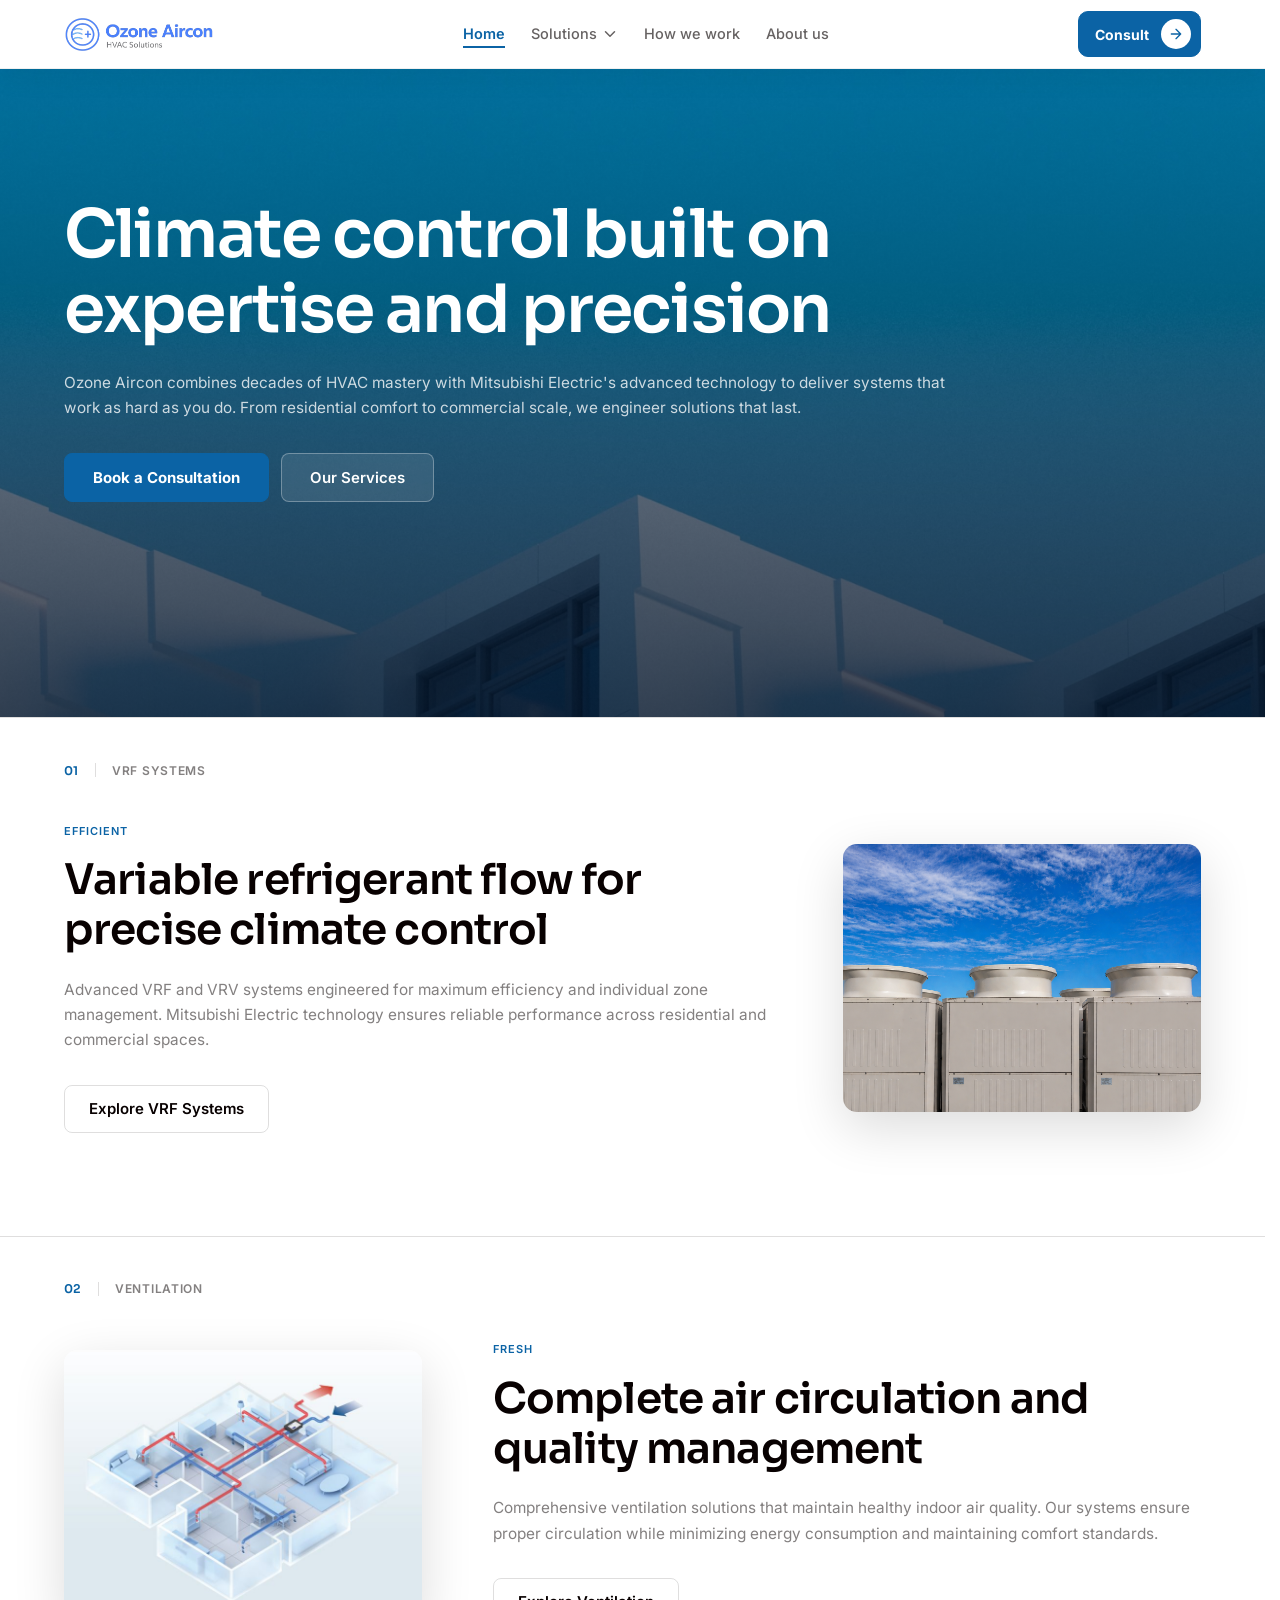
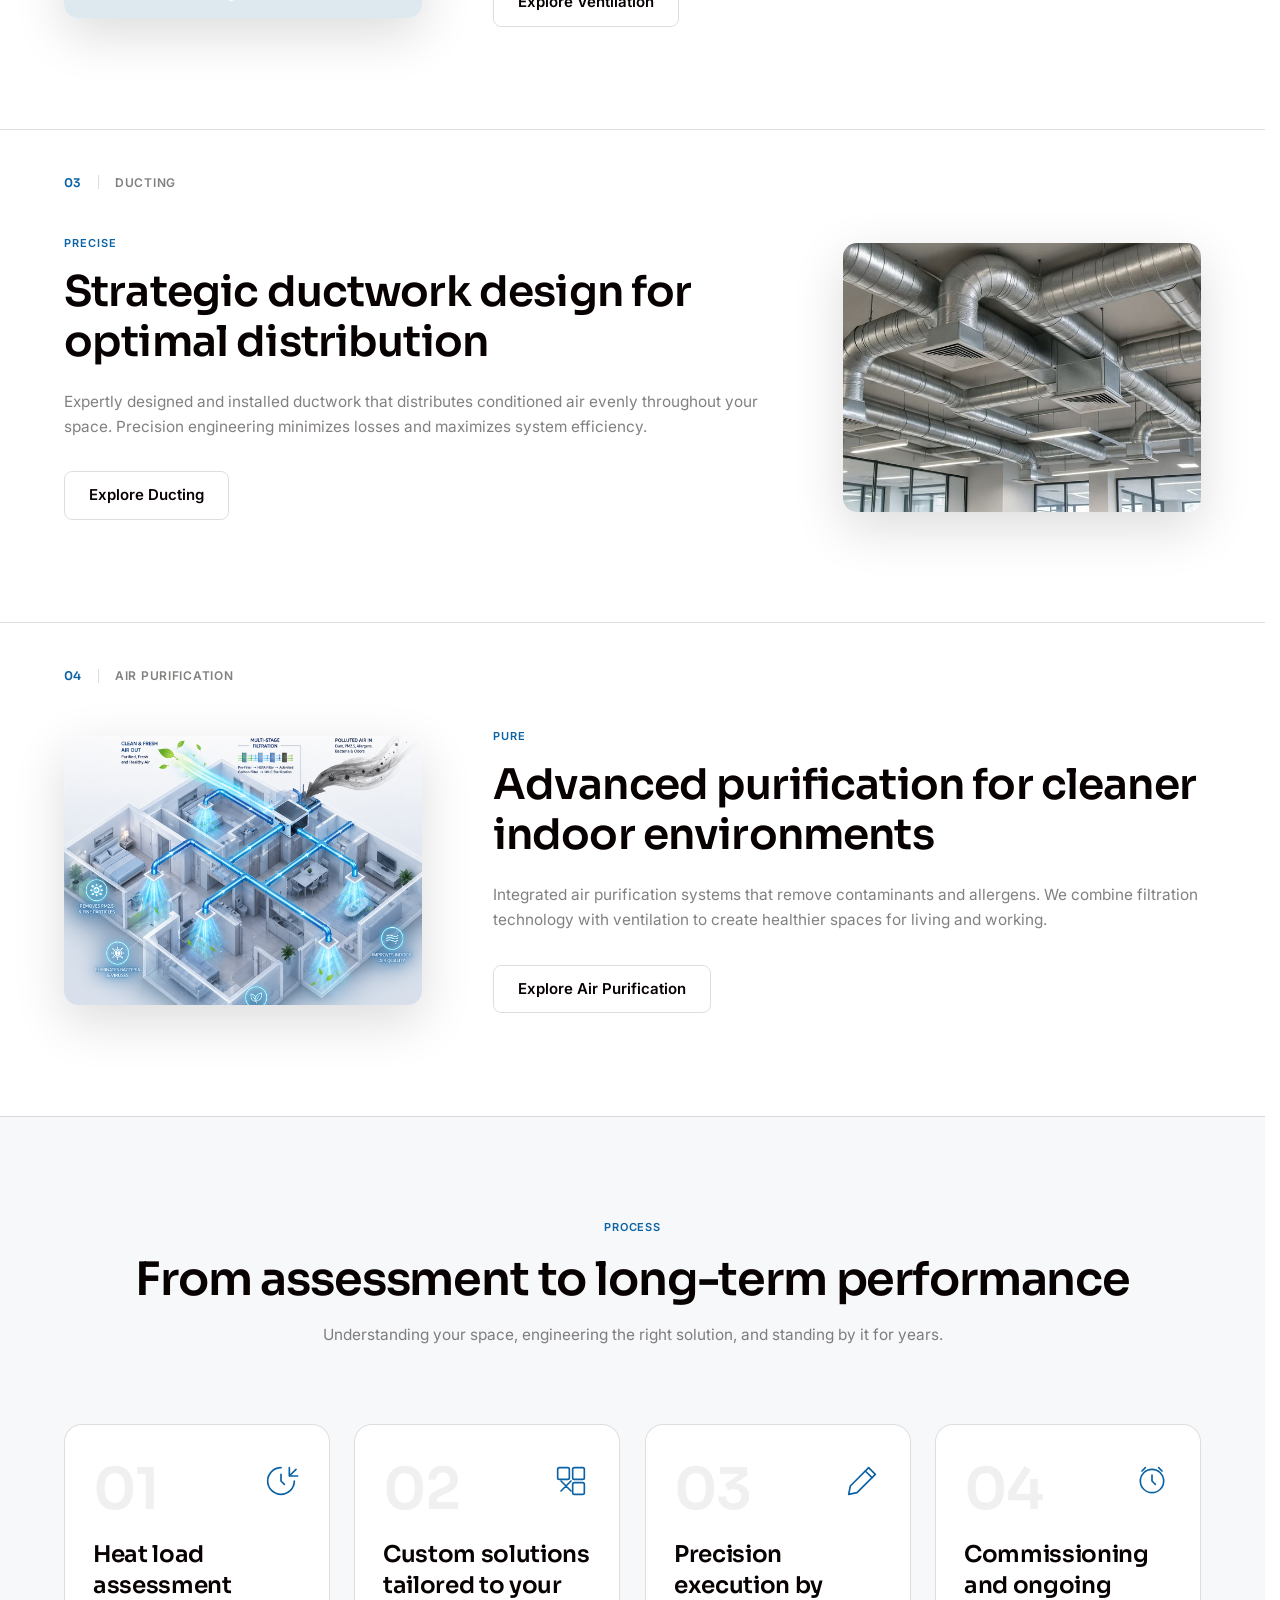
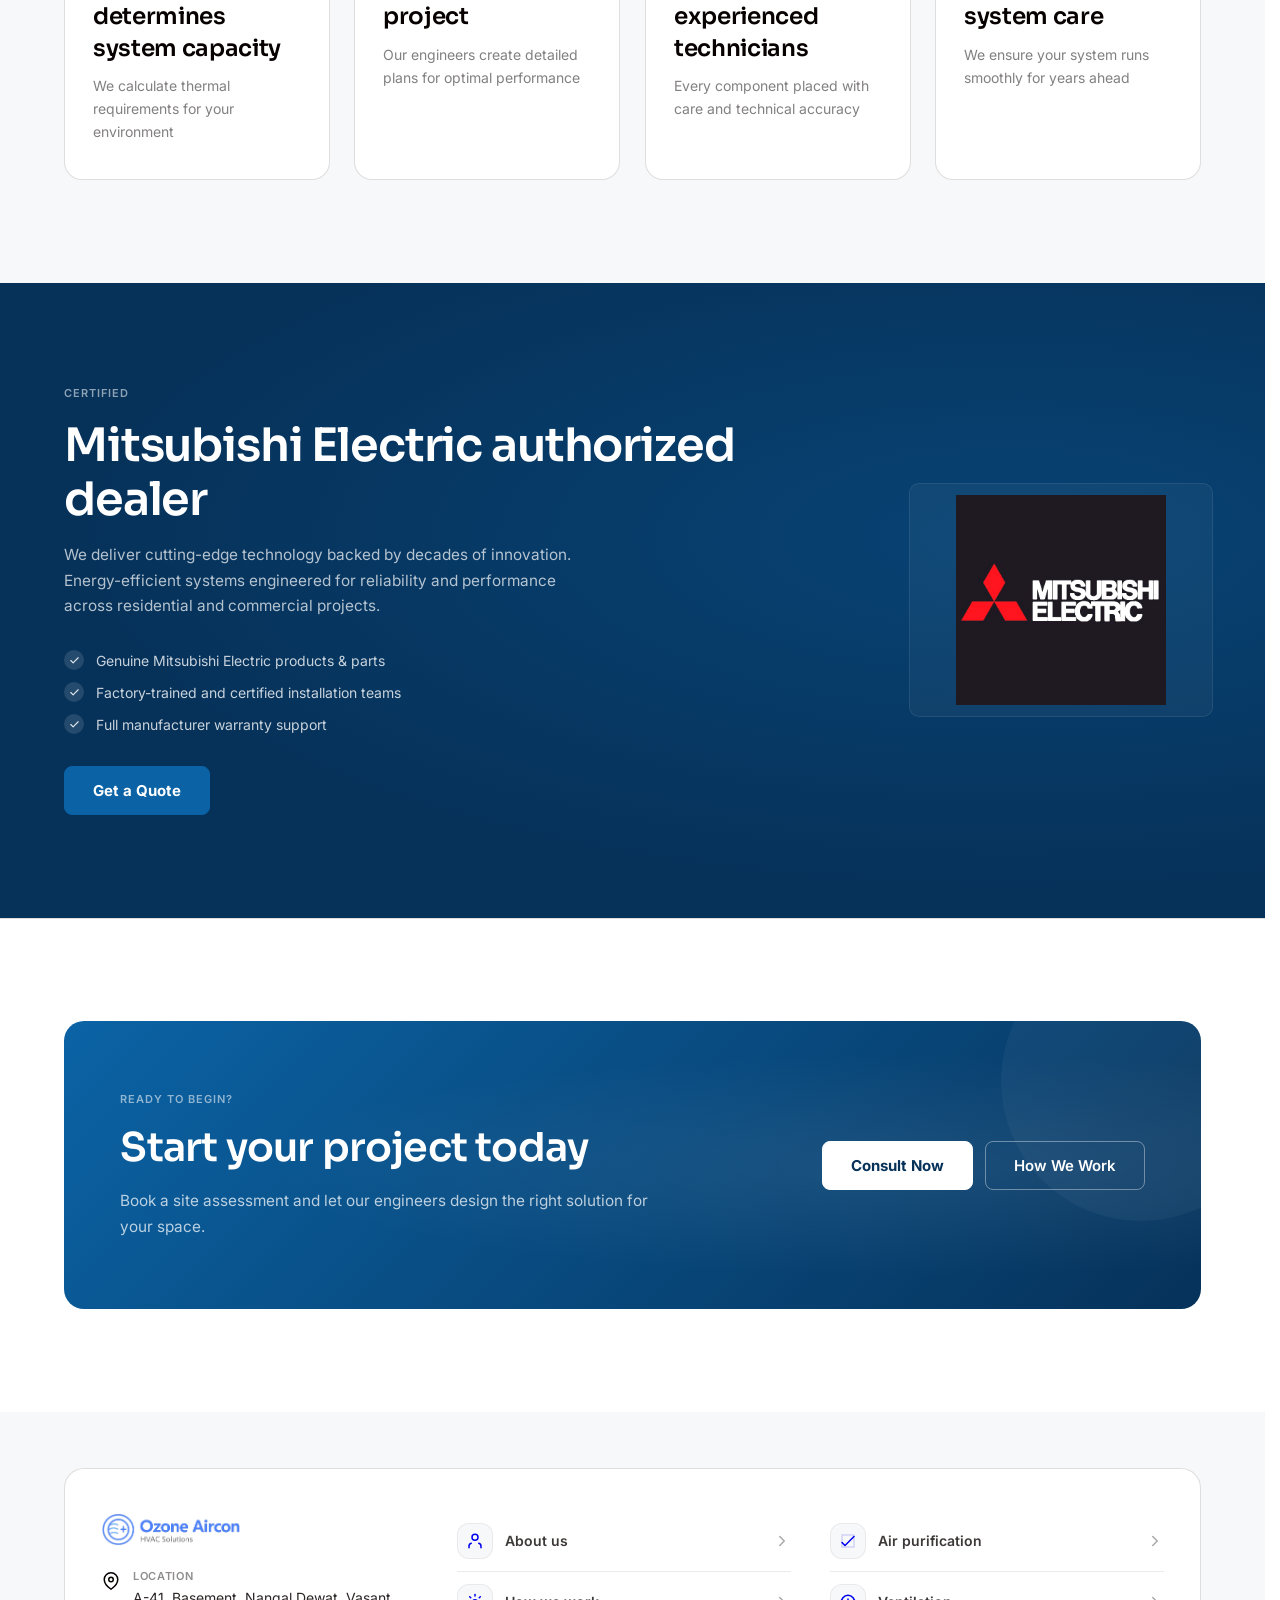
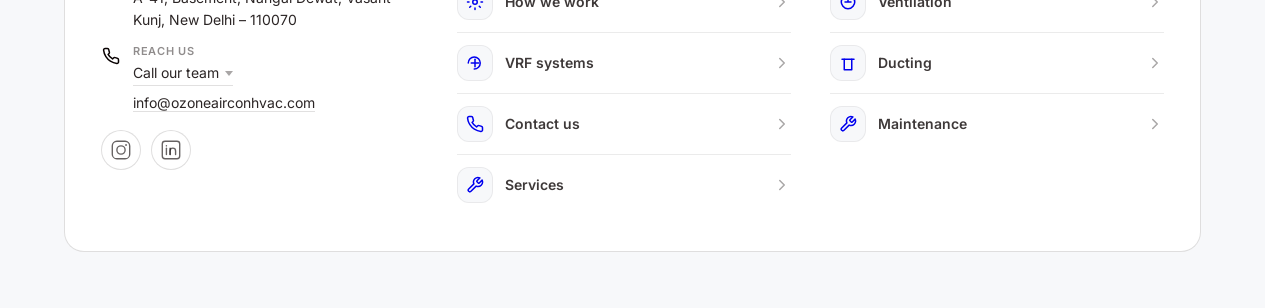
==== index.html @ db867082 "fix(pwa): same-origin favicon + manifest URLs (fixes www apex CORS) Made-with: Cursor" ====
<!DOCTYPE html>
<html lang="en">
<head>
  <meta charset="UTF-8" />
  <meta name="viewport" content="width=device-width, initial-scale=1.0" />
  <title>Ozone Aircon · Delhi NCR HVAC Experts · Design, Installation &amp; Maintenance</title>
  <meta name="description" content="From consultation to commissioning, Ozone Aircon designs and installs HVAC across Delhi NCR: VRF, ductwork, chiller plants, ventilation, and maintenance. Request a site visit or quote today." />
  <meta name="robots" content="index, follow" />
  <link rel="canonical" href="https://ozoneairconhvac.com/" />
  <meta property="og:type" content="website" />
  <meta property="og:site_name" content="Ozone Aircon" />
  <meta property="og:title" content="Ozone Aircon · Delhi NCR HVAC Experts · Design, Installation &amp; Maintenance" />
  <meta property="og:description" content="From consultation to commissioning, Ozone Aircon designs and installs HVAC across Delhi NCR: VRF, ductwork, chiller plants, ventilation, and maintenance. Request a site visit or quote today." />
  <meta property="og:url" content="https://ozoneairconhvac.com/" />
  <meta property="og:image" content="https://ozoneairconhvac.com/public/images/logo.png" />
  <meta property="og:locale" content="en_IN" />
  <meta name="twitter:card" content="summary_large_image" />
  <meta name="twitter:title" content="Ozone Aircon · Delhi NCR HVAC Experts · Design, Installation &amp; Maintenance" />
  <meta name="twitter:description" content="From consultation to commissioning, Ozone Aircon designs and installs HVAC across Delhi NCR: VRF, ductwork, chiller plants, ventilation, and maintenance. Request a site visit or quote today." />
  <meta name="twitter:image" content="https://ozoneairconhvac.com/public/images/logo.png" />
  <script type="application/ld+json">
  {
    "@context": "https://schema.org",
    "@graph": [
      {
        "@type": "Organization",
        "@id": "https://ozoneairconhvac.com/#organization",
        "name": "Ozone Aircon",
        "url": "https://ozoneairconhvac.com/",
        "logo": "https://ozoneairconhvac.com/public/images/logo.png",
        "description": "HVAC design, installation, and maintenance for Delhi NCR—VRF, ductwork, chiller plants, ventilation, and AMC.",
        "address": {
          "@type": "PostalAddress",
          "streetAddress": "A-41, Basement, Nangal Dewat",
          "addressLocality": "Vasant Kunj, New Delhi",
          "postalCode": "110070",
          "addressCountry": "IN"
        },
        "email": "info@ozoneairconhvac.com",
        "telephone": "+91-11-45510343"
      },
      {
        "@type": "WebSite",
        "@id": "https://ozoneairconhvac.com/#website",
        "url": "https://ozoneairconhvac.com/",
        "name": "Ozone Aircon",
        "description": "From consultation to commissioning, Ozone Aircon designs and installs HVAC across Delhi NCR: VRF, ductwork, chiller plants, ventilation, and maintenance. Request a site visit or quote today.",
        "publisher": { "@id": "https://ozoneairconhvac.com/#organization" },
        "inLanguage": "en"
      },
      {
        "@type": "WebPage",
        "@id": "https://ozoneairconhvac.com/#webpage",
        "url": "https://ozoneairconhvac.com/",
        "name": "Ozone Aircon · Delhi NCR HVAC Experts · Design, Installation and Maintenance",
        "description": "From consultation to commissioning, Ozone Aircon designs and installs HVAC across Delhi NCR: VRF, ductwork, chiller plants, ventilation, and maintenance. Request a site visit or quote today.",
        "isPartOf": { "@id": "https://ozoneairconhvac.com/#website" },
        "about": { "@id": "https://ozoneairconhvac.com/#organization" },
        "primaryImageOfPage": {
          "@type": "ImageObject",
          "url": "https://ozoneairconhvac.com/public/images/logo.png"
        }
      }
    ]
  }
  </script>
  <link rel="icon" type="image/png" sizes="48x48" href="/favicon-48.png?v=7" />
  <link rel="icon" type="image/png" sizes="96x96" href="/favicon-96.png?v=7" />
  <link rel="icon" type="image/png" sizes="192x192" href="/favicon-192.png?v=7" />
  <link rel="shortcut icon" type="image/png" href="/favicon-48.png?v=7" />
  <link rel="icon" href="/favicon.ico?v=7" sizes="any" />
  <link rel="icon" type="image/png" href="/favicon.png?v=7" />
  <link rel="apple-touch-icon" href="/favicon-192.png?v=7" />
  <link rel="manifest" href="/site.webmanifest?v=7" />
  <link rel="preconnect" href="https://fonts.googleapis.com" />
  <link rel="preconnect" href="https://fonts.gstatic.com" crossorigin />
  <link href="https://fonts.googleapis.com/css2?family=Inter:wght@400;500;600;700&family=Sora:wght@600&display=swap" rel="stylesheet" />
  <style>
    *, *::before, *::after { box-sizing: border-box; margin: 0; padding: 0; }

    :root {
      --blue:       #0B63A5;
      --blue-dark:  #084E84;
      --blue-deep:  #06325A;
      --black:      #080101;
      --white:      #FFFFFF;
      --gray-bg:    #F2F2F2;
      --gray-soft:  #F7F8FA;
      --border:     rgba(8,1,1,0.13);
      --font-sora:  'Sora', sans-serif;
      --font-inter: 'Inter', sans-serif;

      --section-pad-v: clamp(64px, 8vw, 120px);
      --section-pad-h: clamp(20px, 5vw, 96px);
      --container-gap: clamp(40px, 5.5vw, 88px);

      --shadow-sm: 0 2px 12px rgba(8,1,1,0.07);
      --shadow-md: 0 8px 32px rgba(8,1,1,0.10);
      --shadow-lg: 0 20px 60px rgba(8,1,1,0.13);
      --footer-navy:   #0B1221;
      --footer-border: rgba(255,255,255,0.08);
      --nav-bar-h:     68px;
    }

    html {
      font-size: 93.75%; scroll-behavior: smooth;
      overflow-x: clip;
      scrollbar-gutter: stable;
    }

    body {
      font-family: var(--font-inter);
      color: var(--black);
      background: var(--white);
      width: 100%;
      max-width: none;
      margin-inline: auto;
      overflow-x: clip;
    }

    img, video {
      display: block;
      max-width: 100%;
      height: auto;
    }

    /* ═══════════════════ TYPOGRAPHY ═══════════════════ */
    .h1 { font-family: var(--font-sora); font-weight: 600; font-size: clamp(38px,5.2vw,72px); line-height: 112%; letter-spacing: -0.028em; }
    .h2 { font-family: var(--font-sora); font-weight: 600; font-size: clamp(28px,3.6vw,52px); line-height: 118%; letter-spacing: -0.025em; }
    .h3 { font-family: var(--font-sora); font-weight: 600; font-size: clamp(24px,3.1vw,44px); line-height: 122%; letter-spacing: -0.02em; }
    .h4 { font-family: var(--font-sora); font-weight: 600; font-size: clamp(20px,2.5vw,34px); line-height: 128%; letter-spacing: -0.018em; }
    .h5 { font-family: var(--font-sora); font-weight: 600; font-size: clamp(17px,1.8vw,24px); line-height: 136%; letter-spacing: -0.014em; }
    .h6 { font-family: var(--font-sora); font-weight: 600; font-size: clamp(15px,1.4vw,20px); line-height: 140%; letter-spacing: -0.01em; }
    .tagline { font-family: var(--font-inter); font-weight: 600; font-size: 11px; letter-spacing: 0.09em; text-transform: uppercase; line-height: 150%; color: var(--blue); }
    .text-md  { font-family: var(--font-inter); font-weight: 400; font-size: clamp(14px,1.2vw,17px); line-height: 165%; }
    .text-reg { font-family: var(--font-inter); font-weight: 400; font-size: 14px; line-height: 165%; }
    .text-sm  { font-family: var(--font-inter); font-weight: 400; font-size: 12px; line-height: 150%; }
    .text-sm-bold { font-family: var(--font-inter); font-weight: 600; font-size: 12px; line-height: 150%; }
    .text-sm-link { font-family: var(--font-inter); font-weight: 400; font-size: 12px; line-height: 150%; text-decoration: underline; }
    .text-med-semibold { font-family: var(--font-inter); font-weight: 600; font-size: clamp(12px,1.0vw,15px); line-height: 150%; }
    .muted { color: rgba(8,1,1,0.50); }

    /* ═══════════════════ BUTTONS ═══════════════════ */
    .btn-primary, .btn-secondary, .btn-primary-sm {
      display: inline-flex; align-items: center; justify-content: center;
      gap: 8px; border-radius: 8px; cursor: pointer;
      font-family: var(--font-inter); font-weight: 600;
      font-size: 15px; line-height: 150%; text-decoration: none;
      white-space: nowrap;
    }
    .btn-primary    { padding: 12px 24px; background: var(--blue); color: var(--white); border: 1.5px solid var(--blue); }
    .btn-secondary  { padding: 12px 24px; background: transparent; color: var(--black); border: 1.5px solid var(--border); }
    .btn-primary-sm { padding: 8px 18px; background: var(--blue); color: var(--white); border: 1.5px solid var(--blue); }
    .btn-primary:hover, .btn-primary-sm:hover { opacity: 0.88; }
    .btn-secondary:hover { background: var(--gray-bg); }

    /* ═══════════════════ NAVBAR (integrated minimal) ═══════════════════ */
    .nav-shell {
      position: sticky; top: 0; z-index: 100;
      padding: 0 var(--section-pad-h);
      /* Transparent glass over the hero */
      background: rgba(255,255,255,0.82);
      backdrop-filter: blur(12px) saturate(1.25);
      border-bottom: 1px solid rgba(8,1,1,0.06);
      box-shadow: 0 10px 26px rgba(8,1,1,0.06);
    }
    .nav-shell.scrolled {
      /* More readable glass after the hero */
      background: rgba(255,255,255,0.92);
      border-bottom: 1px solid rgba(8,1,1,0.08);
    }
    .navbar-inner {
      display: flex; flex-direction: row;
      align-items: center; justify-content: space-between; gap: 16px;
      min-height: var(--nav-bar-h);
      padding: 0;
    }
    .navbar-brand {
      display: flex; flex-direction: row; align-items: center; gap: 12px;
      text-decoration: none; color: inherit;
      flex-shrink: 0;
    }
    .navbar-logo {
      height: 52px; width: auto; max-width: 150px;
      object-fit: contain; border-radius: 10px;
      flex-shrink: 0;
    }
    .nav-links {
      display: flex; flex-direction: row; align-items: center;
      gap: clamp(14px, 2vw, 28px);
      flex: 1; justify-content: center; min-width: 0;
    }
    .nav-link {
      display: flex; align-items: center; gap: 4px;
      color: rgba(8,1,1,0.62); text-decoration: none;
      font-family: var(--font-inter); font-weight: 500;
      font-size: 14.5px; line-height: 150%; white-space: nowrap;
    }
    .nav-link.active { color: var(--blue); font-weight: 600; }
    .nav-consult {
      display: inline-flex; align-items: center; gap: 12px;
      padding: 7px 9px 7px 16px;
      background: var(--blue); color: var(--white);
      border-radius: 10px; text-decoration: none;
      font-family: var(--font-inter); font-weight: 700; font-size: 14px;
      border: 1.5px solid var(--blue);
      transition: transform 0.22s ease, box-shadow 0.22s ease;
    }
    .nav-consult:hover {
      transform: translateY(-2px);
      box-shadow: 0 8px 24px rgba(11,99,165,0.38);
    }
    .nav-consult-icon {
      width: 30px; height: 30px; border-radius: 50%;
      background: var(--white);
      display: flex; align-items: center; justify-content: center;
      flex-shrink: 0;
    }
    .nav-consult-icon svg { width: 16px; height: 16px; stroke: var(--blue); }
    .nav-hamburger {
      display: none; flex-direction: column;
      justify-content: center; align-items: center;
      width: 42px; height: 42px; gap: 5px;
      background: var(--gray-soft); border: 1px solid var(--border);
      border-radius: 10px; cursor: pointer; padding: 0;
      margin-left: auto;
    }
    .nav-hamburger span { display: block; width: 22px; height: 2px; background: var(--black); border-radius: 2px; transition: all 0.22s ease; }
    .nav-hamburger.open span:nth-child(1) { transform: translateY(7px) rotate(45deg); }
    .nav-hamburger.open span:nth-child(2) { opacity: 0; }
    .nav-hamburger.open span:nth-child(3) { transform: translateY(-7px) rotate(-45deg); }
    .mobile-menu {
      display: none; position: fixed;
      top: calc(12px + var(--nav-bar-h) + 10px + 8px);
      left: 0; right: 0;
      background: var(--white); border-bottom: 1px solid var(--border);
      z-index: 99; padding: 8px 0 16px;
      max-height: calc(100vh - 100px); overflow-y: auto;
    }
    .mobile-menu.open { display: block; }
    .mobile-nav-link {
      display: block; padding: 12px clamp(16px,4vw,24px);
      color: var(--black); text-decoration: none;
      font-family: var(--font-inter); font-weight: 400; font-size: 16px;
      border-bottom: 1px solid var(--border);
    }
    .mobile-nav-link:last-child { border-bottom: none; }
    .mobile-solutions-toggle {
      display: flex; justify-content: space-between; align-items: center;
      padding: 12px clamp(16px,4vw,24px);
      width: 100%; background: none; border: none; border-bottom: 1px solid var(--border);
      color: var(--black); font-family: var(--font-inter);
      font-weight: 400; font-size: 16px; cursor: pointer; text-align: left;
    }
    .mobile-solutions-toggle svg { width: 18px; height: 18px; transition: transform 0.22s; }
    .mobile-solutions-toggle.open svg { transform: rotate(180deg); }
    .mobile-solutions-list { display: none; background: var(--gray-bg); padding: 8px clamp(16px,4vw,24px); }
    .mobile-solutions-list.open { display: block; }
    .mobile-solution-item {
      display: block; padding: 10px 0; color: var(--black); text-decoration: none;
      font-family: var(--font-inter); font-weight: 500; font-size: 14px;
      border-bottom: 1px solid var(--border);
    }
    .mobile-solution-item:last-child { border-bottom: none; }
    .mobile-cta { padding: 16px clamp(16px,4vw,24px); }
    .mobile-cta .btn-primary { width: 100%; justify-content: center; }

    /* ═══════════════════ SOLUTIONS DROPDOWN ═══════════════════ */
    .nav-solutions { position: relative; }
    .nav-solutions-btn {
      display: flex; align-items: center; gap: 4px;
      background: none; border: none; cursor: pointer;
      color: rgba(8,1,1,0.62); font-family: var(--font-inter);
      font-weight: 500; font-size: 14.5px; line-height: 150%;
      padding: 0; white-space: nowrap;
    }
    .nav-solutions-btn svg { width: 18px; height: 18px; flex-shrink: 0; transition: transform 0.22s ease; }
    .nav-solutions-btn.open svg { transform: rotate(180deg); }
    .solutions-dropdown {
      display: none; position: absolute;
      top: calc(100% + 14px); left: 50%;
      transform: translateX(-50%);
      width: min(640px, 94vw);
      background: var(--white);
      border: 1px solid var(--border);
      border-radius: 12px; padding: 24px 24px 20px; z-index: 200;
      box-shadow: var(--shadow-md);
    }
    .solutions-dropdown.open { display: block; }
    .solutions-dropdown-header {
      font-family: var(--font-inter); font-weight: 600;
      font-size: 11px; line-height: 150%; letter-spacing: 0.08em;
      text-transform: uppercase; color: rgba(8,1,1,0.4); margin-bottom: 14px;
    }
    .solutions-grid { display: grid; grid-template-columns: 1fr 1fr; gap: 4px; }
    .solution-item {
      display: flex; align-items: flex-start; gap: 12px;
      padding: 11px 12px; border-radius: 8px;
      cursor: pointer; text-decoration: none;
      transition: background 0.15s ease;
    }
    .solution-item:hover { background: var(--gray-bg); }
    .solution-icon {
      width: 34px; height: 34px; border-radius: 7px;
      background: var(--gray-bg);
      display: flex; align-items: center; justify-content: center; flex-shrink: 0;
    }
    .solution-icon svg { width: 17px; height: 17px; stroke: var(--black); }
    .solution-text { display: flex; flex-direction: column; gap: 2px; }
    .solution-title { font-family: var(--font-inter); font-weight: 600; font-size: 13px; line-height: 150%; color: var(--black); }
    .solution-subtitle { font-family: var(--font-inter); font-weight: 400; font-size: 11px; line-height: 150%; color: rgba(8,1,1,0.5); }
    .solutions-dropdown-divider { height: 1px; background: var(--border); margin: 14px 0; }
    .solutions-footer { display: flex; align-items: center; justify-content: flex-end; }
    .solutions-footer-link {
      font-family: var(--font-inter); font-weight: 600; font-size: 12px;
      color: var(--blue); text-decoration: none;
      display: flex; align-items: center; gap: 4px;
    }
    .solutions-footer-link svg { width: 13px; height: 13px; stroke: var(--blue); }

    /* ═══════════════════ HERO ═══════════════════ */
    .hero {
      position: relative;
      display: flex; flex-direction: column;
      justify-content: space-between;
      padding: 0 var(--section-pad-h);
      background-image:
        linear-gradient(to bottom, rgba(4,20,40,0.30) 0%, rgba(4,20,40,0.58) 60%, rgba(4,20,40,0.78) 100%),
        url('public/images/hero-bg.png');
      background-size: cover; background-repeat: no-repeat; background-position: center top;
      min-height: clamp(480px, 72vh, 820px);
      min-height: clamp(480px, 72svh, 820px);
    }
    .hero-main {
      display: flex; flex-direction: column; gap: 32px;
      width: 100%;
      max-width: min(1350px, 100%);
      padding: clamp(84px,10vw,132px) 0 clamp(56px,7vw,88px);
    }
    .hero-text { display: flex; flex-direction: column; gap: 24px; }
    .hero-h1 { color: var(--white); }
    .hero-sub { color: rgba(255,255,255,0.78); max-width: min(920px, 100%); }
    .hero-actions { display: flex; flex-wrap: wrap; gap: 12px; align-items: center; }
    .hero-cta-primary {
      padding: 14px 28px; background: var(--blue); color: var(--white);
      border: 1.5px solid var(--blue); border-radius: 8px;
      font-family: var(--font-inter); font-weight: 700; font-size: 15px;
      display: inline-flex; align-items: center; gap: 8px;
      text-decoration: none; cursor: pointer; white-space: nowrap;
    }
    .hero-cta-secondary {
      padding: 14px 28px;
      background: rgba(255,255,255,0.10); color: var(--white);
      border: 1.5px solid rgba(255,255,255,0.30); border-radius: 8px;
      font-family: var(--font-inter); font-weight: 600; font-size: 15px;
      display: inline-flex; align-items: center; gap: 8px;
      text-decoration: none; cursor: pointer; white-space: nowrap;
      backdrop-filter: blur(6px);
    }
    /* ═══════════════════ INTRO (What HVAC Does) ═══════════════════ */
    .section-intro {
      background: var(--white);
      padding: var(--section-pad-v) var(--section-pad-h);
    }
    .intro-inner {
      width: 100%;
      max-width: none;
      margin-inline: auto;
      display: grid; grid-template-columns: minmax(0, 1fr) minmax(0, 1fr);
      gap: clamp(28px, 4.2vw, 64px);
      align-items: center;
    }
    .intro-left { display: flex; flex-direction: column; gap: 32px; }
    .intro-label { display: flex; align-items: center; gap: 10px; }
    .intro-label-line { width: 28px; height: 2px; background: var(--blue); border-radius: 2px; }
    .intro-text { display: flex; flex-direction: column; gap: 20px; }
    .intro-highlights {
      display: grid; grid-template-columns: 1fr 1fr; gap: 12px;
      padding-top: 8px;
    }
    .intro-chip {
      display: flex; align-items: center; gap: 8px;
      padding: 10px 14px; border: 1px solid var(--border);
      border-radius: 10px; background: var(--gray-soft);
    }
    .intro-chip-dot { width: 7px; height: 7px; border-radius: 50%; background: var(--blue); flex-shrink: 0; }
    .intro-chip span { font-family: var(--font-inter); font-weight: 500; font-size: 13px; color: var(--black); }
    .intro-right {
      display: grid; grid-template-columns: 1fr 1fr; grid-template-rows: auto auto;
      gap: 12px;
    }
    .intro-img {
      width: 100%; object-fit: cover;
      border-radius: 10px; display: block;
    }
    .intro-img-a { aspect-ratio: 1/1; }
    .intro-img-b { aspect-ratio: 1/1; }
    .intro-img-c { aspect-ratio: 1/1; }
    .intro-img-d { aspect-ratio: 1/1; }

    /* ═══════════════════ FEATURES ═══════════════════ */
    .features { background: var(--white); display: flex; flex-direction: column; align-items: stretch; }

    .feature-row {
      display: flex; flex-direction: row; justify-content: center;
      padding: 0 var(--section-pad-h);
      border-top: 1px solid var(--border);
    }
    .feature-container {
      display: flex; flex-direction: column;
      gap: clamp(28px, 3.5vw, 52px);
      padding-bottom: var(--section-pad-v);
      width: 100%;
      max-width: none;
      margin-inline: auto;
    }
    .feature-section-info {
      display: flex; flex-direction: row; align-items: center;
      gap: 16px; padding-top: clamp(28px, 3.5vw, 52px);
    }
    .feature-num {
      font-family: var(--font-sora); font-weight: 600; font-size: 12px;
      color: var(--blue); letter-spacing: 0.04em;
    }
    .feature-section-info-divider { width: 1px; height: 14px; background: var(--border); flex-shrink: 0; }
    .feature-section-name {
      font-family: var(--font-inter); font-weight: 600; font-size: 12px;
      color: rgba(8,1,1,0.50); letter-spacing: 0.06em; text-transform: uppercase;
    }

    .feature-content-row {
      display: flex; flex-direction: row; align-items: center;
      gap: var(--container-gap);
      width: 100%;
      min-width: 0;
    }
    /* Desktop alternate (image / text swap). Use a class — not inline style — so responsive rules can override. */
    .feature-content-row--reverse {
      flex-direction: row-reverse;
    }
    .feature-text-block { display: flex; flex-direction: column; gap: 32px; flex: 1; min-width: 0; }
    .section-title-group { display: flex; flex-direction: column; gap: 16px; }
    .tagline-wrapper { display: flex; flex-direction: row; align-items: center; }
    .feature-heading-group { display: flex; flex-direction: column; gap: 22px; }
    .features .feature-heading-group .h2 {
      /* Slightly smaller headings for a cleaner, more spacious hierarchy */
      font-size: clamp(26px, 3.3vw, 46px);
      line-height: 118%;
      letter-spacing: -0.02em;
    }
    .feature-actions { display: flex; flex-direction: row; flex-wrap: wrap; align-items: center; gap: 16px; }

    .feature-image-wrap {
      position: relative;
      width: clamp(240px, 28vw, 420px);
      aspect-ratio: 4/3;
      flex-shrink: 0; border-radius: 14px;
      overflow: hidden;
      box-shadow: 0 16px 52px rgba(8,1,1,0.14);
    }
    .feature-image {
      width: 100%; height: 100%;
      object-fit: cover; display: block;
    }

    /* ═══════════════════ PROCESS ═══════════════════ */
    .section-process {
      background: var(--gray-soft);
      padding: var(--section-pad-v) var(--section-pad-h);
      border-top: 1px solid var(--border);
    }
    .section-process-inner { display: flex; flex-direction: column; gap: clamp(48px,6vw,80px); }
    .process-header {
      display: flex; flex-direction: column; align-items: center;
      gap: 16px; text-align: center;
    }
    .process-header-text { max-width: min(720px, 100%); }
    .process-grid {
      display: grid; grid-template-columns: repeat(4, minmax(0, 1fr));
      gap: clamp(14px, 2vw, 24px);
    }
    .process-card {
      position: relative; overflow: hidden;
      display: flex; flex-direction: column; gap: 20px;
      padding: clamp(24px,3vw,36px) clamp(20px,2.2vw,28px);
      background: var(--white);
      border: 1px solid var(--border); border-radius: 18px;
    }
    .process-card-accent {
      position: absolute; top: 0; left: 0; right: 0; height: 3px;
      background: linear-gradient(90deg, var(--blue) 0%, var(--blue-dark) 100%);
      transform: scaleX(0); transform-origin: left;
      transition: transform 0.42s cubic-bezier(0.22,1,0.36,1);
      border-radius: 0 0 3px 3px;
    }
    .process-card:hover .process-card-accent { transform: scaleX(1); }
    .process-card-top { display: flex; align-items: flex-start; justify-content: space-between; }
    .process-num-big {
      font-family: var(--font-sora); font-weight: 600;
      font-size: clamp(40px,4.5vw,60px);
      color: rgba(8,1,1,0.06); letter-spacing: -0.04em; line-height: 1;
    }
    .process-icon { width: 40px; height: 40px; }
    .process-card-body { display: flex; flex-direction: column; gap: 10px; }

    /* ═══════════════════ MITSUBISHI ═══════════════════ */
    .section-mits {
      background: var(--blue-deep);
      padding: var(--section-pad-v) var(--section-pad-h);
      position: relative; overflow: hidden;
    }
    .section-mits::before {
      content: '';
      position: absolute; inset: 0;
      background: radial-gradient(ellipse at 80% 40%, rgba(11,99,165,0.35) 0%, transparent 65%);
      pointer-events: none;
    }
    .section-mits-inner { display: flex; flex-direction: column; gap: 0; position: relative; }
    .mits-component { display: flex; flex-direction: row; align-items: center; gap: var(--container-gap); width: 100%; min-width: 0; }
    .mits-left { display: flex; flex-direction: column; gap: 32px; flex: 1; min-width: 0; }
    .mits-bullets { display: flex; flex-direction: column; gap: 12px; }
    .mits-bullet {
      display: flex; align-items: center; gap: 12px;
    }
    .mits-bullet-icon {
      width: 20px; height: 20px; border-radius: 50%;
      background: rgba(255,255,255,0.12); display: flex; align-items: center; justify-content: center;
      flex-shrink: 0;
    }
    .mits-bullet-icon svg { width: 11px; height: 11px; stroke: rgba(255,255,255,0.85); }
    .mits-bullet span { font-family: var(--font-inter); font-weight: 400; font-size: 14px; color: rgba(255,255,255,0.78); }
    .mits-image-wrap {
      flex-shrink: 0; position: relative;
      width: clamp(200px, min(26vw, 280px), 320px);
      aspect-ratio: 4/3;
    }
    .mits-image-bg {
      position: absolute; inset: -12px;
      background: rgba(255,255,255,0.04);
      border: 1px solid rgba(255,255,255,0.08);
      border-radius: 10px;
    }
    .mits-image {
      width: 100%; height: 100%; object-fit: contain;
      border-radius: 8px; display: block;
      position: relative; z-index: 1;
      filter: brightness(1.05) contrast(1.02);
    }

    /* ═══════════════════ CTA ═══════════════════ */
    .section-cta {
      background: var(--white);
      padding: var(--section-pad-v) var(--section-pad-h);
      border-top: 1px solid var(--border);
    }
    .cta-card {
      background: linear-gradient(135deg, var(--blue) 0%, var(--blue-deep) 100%);
      border-radius: 20px; overflow: hidden;
      padding: clamp(40px,5.5vw,80px) clamp(32px,4.4vw,72px);
      display: flex; flex-direction: row; align-items: center;
      gap: clamp(32px,5vw,80px); justify-content: space-between;
      position: relative;
      width: 100%;
      max-width: 100%;
      box-sizing: border-box;
    }
    .cta-card::before {
      content: '';
      position: absolute; inset: 0;
      background: radial-gradient(ellipse at 75% 50%, rgba(255,255,255,0.08) 0%, transparent 55%);
      pointer-events: none;
    }
    .cta-card::after {
      content: '';
      position: absolute; top: -80px; right: -80px;
      width: 280px; height: 280px; border-radius: 50%;
      background: rgba(255,255,255,0.04);
      pointer-events: none;
    }
    .cta-content { display: flex; flex-direction: column; gap: 16px; flex: 1; min-width: 0; position: relative; z-index: 1; }
    .cta-actions { display: flex; flex-direction: row; gap: 12px; align-items: center; flex-shrink: 0; position: relative; z-index: 1; }
    .cta-btn-white {
      display: inline-flex; align-items: center; justify-content: center; gap: 8px;
      padding: 14px 28px; background: var(--white); color: var(--blue-deep);
      border: 1.5px solid var(--white); border-radius: 8px;
      font-family: var(--font-inter); font-weight: 700; font-size: 15px;
      cursor: pointer; text-decoration: none; white-space: nowrap;
    }
    .cta-btn-outline {
      display: inline-flex; align-items: center; justify-content: center; gap: 8px;
      padding: 14px 28px; background: transparent; color: var(--white);
      border: 1.5px solid rgba(255,255,255,0.38); border-radius: 8px;
      font-family: var(--font-inter); font-weight: 600; font-size: 15px;
      cursor: pointer; text-decoration: none; white-space: nowrap;
    }

    /* ═══════════════════ FOOTER (clean minimal) ═══════════════════ */
    .footer {
      background: var(--gray-soft);
      padding: clamp(36px,5vw,56px) var(--section-pad-h);
      display: flex; flex-direction: column; gap: 0;
    }
    .footer-main {
      display: grid;
      grid-template-columns: minmax(240px, 0.95fr) 1fr 1fr;
      gap: clamp(24px, 3vw, 44px);
      align-items: start;
      background: var(--white);
      border: 1px solid var(--border);
      border-radius: 20px;
      padding: clamp(22px, 3.2vw, 36px);
    }
    .footer-brand-col { display: flex; flex-direction: column; gap: 16px; min-width: 0; }
    .footer-brand {
      display: inline-flex; flex-direction: row; align-items: center;
      text-decoration: none; color: inherit;
    }
    .footer-logo {
      height: 48px; width: auto; max-width: 140px; object-fit: contain;
      border-radius: 10px; flex-shrink: 0;
    }
    .footer-social { display: flex; flex-direction: row; gap: 10px; align-items: center; }
    .footer-social a { color: rgba(8,1,1,0.78); }
    .footer-social a {
      display: flex; align-items: center; justify-content: center;
      width: 40px; height: 40px; border-radius: 50%;
      border: 1px solid var(--border);
      background: rgba(255,255,255,0.9);
      transition: transform 0.22s ease, color 0.18s ease, border-color 0.18s ease, background 0.18s ease;
    }
    .footer-social a:hover {
      transform: translateY(-2px);
      color: var(--blue);
      border-color: rgba(11,99,165,0.35);
      background: rgba(11,99,165,0.05);
    }
    .footer-contact-block { display: flex; flex-direction: column; gap: 14px; min-width: 0; }
    .footer-contact-row {
      display: flex; flex-direction: row; align-items: flex-start; gap: 12px;
    }
    .footer-contact-icon {
      width: 20px; height: 20px; border-radius: 0; flex-shrink: 0;
      margin-top: 2px;
      display: flex; align-items: center; justify-content: center;
    }
    .footer-contact-icon svg { width: 18px; height: 18px; stroke: var(--blue); fill: none; }
    .footer-contact-label {
      font-family: var(--font-inter); font-weight: 600; font-size: 11px;
      color: rgba(8,1,1,0.45); text-transform: uppercase; letter-spacing: 0.06em;
      display: block; margin-bottom: 4px;
    }
    .footer-contact-value {
      font-family: var(--font-inter); font-weight: 400; font-size: 14px;
      line-height: 155%; color: rgba(8,1,1,0.86);
      margin: 0;
    }
    .footer-contact-value a {
      color: rgba(8,1,1,0.86); text-decoration: none;
      border-bottom: 1px solid rgba(8,1,1,0.12);
      transition: border-color 0.18s ease, color 0.18s ease;
    }
    .footer-contact-value a:hover { color: var(--blue); border-color: rgba(11,99,165,0.35); }

    .footer-phone { margin: 0; width: 100%; max-width: 100%; min-width: 0; }
    .footer-phone-summary {
      font-family: var(--font-inter); font-weight: 400; font-size: 14px;
      line-height: 155%; color: rgba(8,1,1,0.86);
      cursor: pointer;
      list-style: none;
      display: inline-flex; align-items: center; gap: 6px;
      user-select: none;
      border-bottom: 1px solid rgba(8,1,1,0.12);
      padding-bottom: 1px;
      width: fit-content;
      max-width: 100%;
      box-sizing: border-box;
      transition: color 0.18s ease, border-color 0.18s ease;
    }
    .footer-phone-summary::-webkit-details-marker { display: none; }
    .footer-phone-summary::marker { content: ''; }
    .footer-phone-summary::after {
      content: '';
      width: 0; height: 0;
      margin-top: 1px; flex-shrink: 0;
      border-left: 4px solid transparent; border-right: 4px solid transparent;
      border-top: 5px solid rgba(8,1,1,0.35);
      transition: transform 0.18s ease;
    }
    .footer-phone[open] .footer-phone-summary::after { transform: rotate(180deg); }
    .footer-phone-summary:hover {
      color: var(--blue);
      border-bottom-color: rgba(11,99,165,0.35);
    }
    .footer-phone-summary:focus { outline: none; }
    .footer-phone-summary:focus-visible {
      color: var(--blue);
      border-radius: 2px;
      box-shadow: 0 0 0 3px rgba(11,99,165,0.25);
    }
    .footer-phone-options {
      display: flex; flex-direction: column; gap: 8px;
      margin-top: 10px; padding-top: 10px;
      border-top: 1px solid rgba(8,1,1,0.08);
      min-width: 0;
    }
    .footer-phone-link {
      font-family: var(--font-inter); font-weight: 500; font-size: 14px;
      line-height: 150%;
      color: rgba(8,1,1,0.86); text-decoration: none;
      border-bottom: 1px solid rgba(8,1,1,0.12);
      padding-bottom: 1px; align-self: flex-start;
      transition: border-color 0.18s ease, color 0.18s ease;
    }
    .footer-phone-link:hover { color: var(--blue); border-color: rgba(11,99,165,0.35); }

    /* Link columns (with icons + chevrons) */
    .footer-links-col { display: flex; flex-direction: column; gap: 0; padding-top: 6px; }
    .footer-link-row {
      display: flex; align-items: center; justify-content: space-between; gap: 12px;
      padding: 12px 0;
      text-decoration: none;
      border-bottom: 1px solid rgba(8,1,1,0.08);
      transition: background 0.18s ease;
    }
    .footer-link-row:last-child { border-bottom: none; }
    .footer-link-left { display: flex; align-items: center; gap: 12px; min-width: 0; }
    .footer-link-icon {
      width: 36px; height: 36px; border-radius: 12px;
      background: var(--gray-soft);
      border: 1px solid rgba(8,1,1,0.06);
      display: flex; align-items: center; justify-content: center;
      flex-shrink: 0;
    }
    .footer-link-icon svg { width: 18px; height: 18px; stroke: var(--blue); }
    .footer-link-text {
      font-family: var(--font-inter); font-weight: 600; font-size: 14px;
      color: rgba(8,1,1,0.78);
      white-space: nowrap; overflow: hidden; text-overflow: ellipsis;
    }
    .footer-link-chevron { width: 18px; height: 18px; flex-shrink: 0; color: rgba(8,1,1,0.35); transition: color 0.18s ease; }
    .footer-link-row:hover { background: rgba(11,99,165,0.04); }
    .footer-link-row:hover .footer-link-text { color: var(--blue); }
    .footer-link-row:hover .footer-link-icon { border-color: rgba(11,99,165,0.18); background: rgba(11,99,165,0.04); }
    .footer-link-row:hover .footer-link-chevron { color: var(--blue); }

    /* ═══════════════════ RESPONSIVE ═══════════════════ */
    @media (max-width: 1200px) {
      .nav-links { gap: 20px; }
      .process-grid { grid-template-columns: repeat(2, minmax(0, 1fr)); }
    }
    @media (max-width: 1024px) {
      .feature-content-row,
      .feature-content-row--reverse {
        flex-direction: column;
        align-items: stretch;
      }
      .feature-image-wrap {
        width: 100%;
        max-width: none;
        flex-shrink: 1;
        aspect-ratio: 16/9;
      }
    }
    @media (max-width: 1180px) {
      .footer-main {
        grid-template-columns: 1fr 1fr;
      }
      .footer-brand-col { grid-column: 1 / -1; }
    }
    @media (max-width: 900px) {
      .nav-links, .nav-consult { display: none; }
      .nav-hamburger { display: flex; }
      .intro-inner { grid-template-columns: 1fr; }
      .intro-right { grid-template-columns: repeat(4,1fr); grid-template-rows: auto; }
      .intro-img-a, .intro-img-b, .intro-img-c, .intro-img-d { aspect-ratio: 1/1; }
      .mits-component { flex-direction: column; align-items: flex-start; }
      .mits-image-wrap { width: 100%; max-width: 260px; aspect-ratio: 16/9; }
      .cta-card { flex-direction: column; align-items: flex-start; gap: 32px; }
      .solutions-dropdown { width: min(520px, 94vw); }
    }
    @media (max-width: 640px) {
      .solutions-dropdown {
        position: fixed;
        top: calc(12px + var(--nav-bar-h) + 10px + 8px);
        left: 8px; right: 8px;
        width: auto; border-radius: 10px;
        transform: translateY(-10px) scale(0.97);
      }
      .solutions-dropdown.open { transform: translateY(0) scale(1); }
      .solutions-grid { grid-template-columns: 1fr; }
      .footer-main {
        grid-template-columns: 1fr;
      }
      .intro-highlights { grid-template-columns: 1fr; }
      .intro-right { grid-template-columns: 1fr 1fr; }
      .process-grid { grid-template-columns: minmax(0, 1fr); }
    }
    @media (max-width: 480px) {
      .btn-primary, .btn-secondary { width: 100%; justify-content: center; }
      .hero-actions { flex-direction: column; }
      .hero-cta-primary, .hero-cta-secondary { width: 100%; justify-content: center; }
      .cta-actions { flex-direction: column; width: 100%; }
      .cta-btn-white, .cta-btn-outline { width: 100%; justify-content: center; }
      .footer-links-col { padding-top: 0; }
    }

    /* ═══════════════════ ANIMATIONS ═══════════════════ */
    @keyframes rvUp    { from{opacity:0;transform:translateY(28px)} to{opacity:1;transform:translateY(0)} }
    @keyframes rvLeft  { from{opacity:0;transform:translateX(-28px)} to{opacity:1;transform:translateX(0)} }
    @keyframes rvRight { from{opacity:0;transform:translateX(28px)}  to{opacity:1;transform:translateX(0)} }
    @keyframes rvScale { from{opacity:0;transform:scale(0.95)}       to{opacity:1;transform:scale(1)} }
    @keyframes rvFade  { from{opacity:0} to{opacity:1} }

    .rv, .rv-l, .rv-r, .rv-sc, .rv-fd { opacity:0; }
    .rv.on    { animation: rvUp    0.62s cubic-bezier(0.22,1,0.36,1) both; }
    .rv-l.on  { animation: rvLeft  0.62s cubic-bezier(0.22,1,0.36,1) both; }
    .rv-r.on  { animation: rvRight 0.62s cubic-bezier(0.22,1,0.36,1) both; }
    .rv-sc.on { animation: rvScale 0.52s cubic-bezier(0.22,1,0.36,1) both; }
    .rv-fd.on { animation: rvFade  0.66s ease both; }

    .s1{animation-delay:0.06s!important} .s2{animation-delay:0.12s!important}
    .s3{animation-delay:0.18s!important} .s4{animation-delay:0.24s!important}
    .s5{animation-delay:0.30s!important} .s6{animation-delay:0.36s!important}

    /* Nav underline */
    .nav-link { position:relative; transition:color 0.2s ease !important; }
    .nav-link::after { content:''; position:absolute; bottom:-3px; left:0; width:0; height:1.5px; background:var(--blue); transition:width 0.22s cubic-bezier(0.22,1,0.36,1); }
    .nav-link:hover::after, .nav-link.active::after { width:100%; }
    .nav-link:hover { color:var(--blue) !important; }
    .nav-solutions-btn { transition:color 0.2s ease !important; }
    .nav-solutions-btn:hover { color:var(--blue); }

    /* Button lift */
    .btn-primary { transition: transform 0.22s ease, box-shadow 0.22s ease !important; }
    .btn-primary:hover { transform: translateY(-2px); box-shadow: 0 8px 28px rgba(11,99,165,0.30) !important; }
    .btn-primary:active { transform: translateY(0) scale(0.98) !important; box-shadow: none !important; }
    .btn-secondary { transition: background 0.22s ease, transform 0.22s ease, box-shadow 0.22s ease !important; }
    .btn-secondary:hover { transform: translateY(-2px); box-shadow: 0 4px 14px rgba(8,1,1,0.09) !important; }
    .btn-secondary:active { transform: translateY(0) scale(0.98) !important; }
    .btn-primary-sm { transition: transform 0.22s ease, box-shadow 0.22s ease !important; }
    .btn-primary-sm:hover { transform: translateY(-2px); box-shadow: 0 6px 18px rgba(11,99,165,0.28) !important; }

    .hero-cta-primary { transition: transform 0.22s ease, box-shadow 0.22s ease; }
    .hero-cta-primary:hover { transform: translateY(-2px); box-shadow: 0 8px 28px rgba(11,99,165,0.38); }
    .hero-cta-secondary { transition: background 0.22s ease, transform 0.22s ease; }
    .hero-cta-secondary:hover { background: rgba(255,255,255,0.20) !important; transform: translateY(-2px); }

    /* Solutions dropdown */
    .solutions-dropdown {
      display:block !important; visibility:hidden; opacity:0;
      transform:translateX(-50%) translateY(-10px) scale(0.97); transform-origin:top center;
      pointer-events:none;
      transition:opacity .22s ease, transform .22s cubic-bezier(0.22,1,0.36,1), visibility 0s linear .22s;
    }
    .solutions-dropdown.open {
      visibility:visible; opacity:1; transform:translateX(-50%) translateY(0) scale(1); pointer-events:auto;
      transition:opacity .22s ease, transform .22s cubic-bezier(0.22,1,0.36,1), visibility 0s linear 0s;
    }
    .solutions-dropdown.open .solution-item:nth-child(1){animation:rvUp .30s .04s cubic-bezier(0.22,1,0.36,1) both}
    .solutions-dropdown.open .solution-item:nth-child(2){animation:rvUp .30s .08s cubic-bezier(0.22,1,0.36,1) both}
    .solutions-dropdown.open .solution-item:nth-child(3){animation:rvUp .30s .12s cubic-bezier(0.22,1,0.36,1) both}
    .solutions-dropdown.open .solution-item:nth-child(4){animation:rvUp .30s .16s cubic-bezier(0.22,1,0.36,1) both}
    .solutions-dropdown.open .solution-item:nth-child(5){animation:rvUp .30s .20s cubic-bezier(0.22,1,0.36,1) both}
    .solutions-dropdown.open .solution-item:nth-child(6){animation:rvUp .30s .24s cubic-bezier(0.22,1,0.36,1) both}
    .solutions-dropdown.open .solution-item:nth-child(7){animation:rvUp .30s .28s cubic-bezier(0.22,1,0.36,1) both}
    .solutions-dropdown.open .solution-item:nth-child(8){animation:rvUp .30s .32s cubic-bezier(0.22,1,0.36,1) both}
    .solutions-dropdown.open .solution-item:nth-child(9){animation:rvUp .30s .36s cubic-bezier(0.22,1,0.36,1) both}
    .solution-item { transition:background .15s ease, transform .17s ease !important; }
    .solution-item:hover { transform:translateX(3px) !important; }
    .solution-icon { transition:background .18s ease !important; }
    .solution-item:hover .solution-icon { background:rgba(11,99,165,0.1); }

    /* Mobile menu */
    .mobile-menu {
      display:block !important; visibility:hidden; opacity:0; transform:translateY(-10px);
      pointer-events:none;
      transition:opacity .26s ease, transform .26s cubic-bezier(0.22,1,0.36,1), visibility 0s linear .26s;
    }
    .mobile-menu.open {
      visibility:visible; opacity:1; transform:translateY(0); pointer-events:auto;
      transition:opacity .26s ease, transform .26s cubic-bezier(0.22,1,0.36,1), visibility 0s linear 0s;
    }
    .mobile-nav-link { transition:background .15s ease, padding-left .18s ease !important; }
    .mobile-nav-link:hover { background:var(--gray-bg); padding-left:calc(clamp(16px,4vw,24px) + 6px) !important; }
    .mobile-solutions-list {
      display:block !important; visibility:hidden; opacity:0; max-height:0; overflow:hidden;
      pointer-events:none;
      transition:max-height .35s cubic-bezier(0.22,1,0.36,1), opacity .25s ease, visibility 0s linear .25s;
    }
    .mobile-solutions-list.open {
      visibility:visible; opacity:1; max-height:600px; pointer-events:auto;
      transition:max-height .35s cubic-bezier(0.22,1,0.36,1), opacity .25s ease, visibility 0s linear 0s;
    }

    /* Feature image hover */
    .feature-image { transition:transform .5s cubic-bezier(0.22,1,0.36,1) !important; }
    .feature-content-row:hover .feature-image { transform:scale(1.05); }

    /* Process card */
    .process-card { transition:transform .26s cubic-bezier(0.22,1,0.36,1), box-shadow .26s ease !important; }
    .process-card:hover { transform:translateY(-6px); box-shadow: 0 14px 40px rgba(8,1,1,0.10) !important; }

    /* Mits image */
    .mits-image { transition:transform .42s cubic-bezier(0.22,1,0.36,1) !important; }
    .mits-component:hover .mits-image { transform:scale(1.02) translateY(-3px); }

    /* CTA buttons */
    .cta-btn-white { transition:transform .22s ease, box-shadow .22s ease; }
    .cta-btn-white:hover { transform:translateY(-2px); box-shadow:0 8px 28px rgba(0,0,0,0.22); }
    .cta-btn-outline { transition:background .22s ease, border-color .22s ease, transform .22s ease; }
    .cta-btn-outline:hover { background:rgba(255,255,255,0.14); border-color:rgba(255,255,255,0.65); transform:translateY(-2px); }

    /* Footer polish */
    .footer-social a svg rect, .footer-social a svg path, .footer-social a svg circle[r="4.5"] { stroke: rgba(8,1,1,0.62); transition: stroke 0.22s ease; }
    .footer-social a svg circle[r="1"] { fill: rgba(8,1,1,0.62); transition: fill 0.22s ease; }
    .footer-social a:hover svg rect, .footer-social a:hover svg path, .footer-social a:hover svg circle[r="4.5"] { stroke: var(--blue); }
    .footer-social a:hover svg circle[r="1"] { fill: var(--blue); }
    .text-sm-link { transition:color .18s ease !important; }
    .text-sm-link:hover { color:var(--blue) !important; }
    .navbar-logo { transition:transform .3s cubic-bezier(0.22,1,0.36,1) !important; }
    .navbar-logo:hover { transform:scale(1.03); }
    .footer-logo { transition:transform .3s cubic-bezier(0.22,1,0.36,1), opacity .2s ease; display:block; }
    .footer-logo:hover { transform:scale(1.04); opacity:0.82; }

    /* Intro image hover */
    .intro-img { transition:transform .45s cubic-bezier(0.22,1,0.36,1) !important; }
    .intro-img:hover { transform:scale(1.03); }

    @media (prefers-reduced-motion:reduce) {
      *, *::before, *::after { animation-duration:.01ms !important; transition-duration:.01ms !important; }
    }
  </style>

  <link rel="stylesheet" href="public/page-loader.css" />
  <link rel="stylesheet" href="public/nav-stability.css" />
</head>
<body>

  
  <!-- Page loader -->
  <div id="page-loader" class="page-loader" aria-busy="true">
    <div class="page-loader__box" role="status">
      <span class="page-loader__sr">Loading...</span>
      <div class="page-loader__ring" aria-hidden="true"></div>
    </div>
  </div>

  <!-- ═══════════════════════════════════════════ -->
  <!-- NAVBAR                                     -->
  <!-- ═══════════════════════════════════════════ -->
  <div class="nav-shell">
    <nav class="navbar-inner" aria-label="Primary navigation">
      <a href="index.html" class="navbar-brand">
        <img src="public/images/logo.png" alt="Ozone Aircon" class="navbar-logo" />
      </a>

      <div class="nav-links">
        <a href="index.html" class="nav-link active">Home</a>

        <div class="nav-solutions">
          <button class="nav-solutions-btn" id="solutionsBtn" onclick="toggleSolutions(event)" aria-expanded="false">
            Solutions
            <svg viewBox="0 0 24 24" fill="none" stroke="currentColor" stroke-width="2" stroke-linecap="round" stroke-linejoin="round">
              <polyline points="6 9 12 15 18 9"/>
            </svg>
          </button>

          <div class="solutions-dropdown" id="solutionsDropdown" role="menu">
            <p class="solutions-dropdown-header">Our Services</p>
            <div class="solutions-grid">

              <a href="services.html" class="solution-item" role="menuitem">
                <div class="solution-icon">
                  <svg viewBox="0 0 24 24" fill="none" stroke="currentColor" stroke-width="1.8" stroke-linecap="round" stroke-linejoin="round"><path d="M4 6h16M4 12h16M4 18h10"/></svg>
                </div>
                <div class="solution-text">
                  <span class="solution-title">Services</span>
                  <span class="solution-subtitle">Full HVAC service portfolio</span>
                </div>
              </a>

              <a href="vrf-system.html" class="solution-item" role="menuitem">
                <div class="solution-icon">
                  <svg viewBox="0 0 24 24" fill="none" stroke="currentColor" stroke-width="1.8" stroke-linecap="round" stroke-linejoin="round"><path d="M12 3v1M3 12h1M12 21v-1M21 12h-1"/><circle cx="12" cy="12" r="4"/><path d="M5.6 5.6l.7.7M18.4 5.6l-.7.7M5.6 18.4l.7-.7M18.4 18.4l-.7-.7"/></svg>
                </div>
                <div class="solution-text">
                  <span class="solution-title">VRV / VRF System</span>
                  <span class="solution-subtitle">Variable refrigerant flow systems</span>
                </div>
              </a>

              <a href="indoor-units.html" class="solution-item" role="menuitem">
                <div class="solution-icon">
                  <svg viewBox="0 0 24 24" fill="none" stroke="currentColor" stroke-width="1.8" stroke-linecap="round" stroke-linejoin="round"><rect x="2" y="7" width="20" height="10" rx="2"/><path d="M8 7V5a2 2 0 0 1 2-2h4a2 2 0 0 1 2 2v2"/><line x1="12" y1="12" x2="12" y2="12.5"/></svg>
                </div>
                <div class="solution-text">
                  <span class="solution-title">Indoor Units</span>
                  <span class="solution-subtitle">Split, cassette &amp; concealed units</span>
                </div>
              </a>

              <a href="chiller-plant.html" class="solution-item" role="menuitem">
                <div class="solution-icon">
                  <svg viewBox="0 0 24 24" fill="none" stroke="currentColor" stroke-width="1.8" stroke-linecap="round" stroke-linejoin="round"><rect x="3" y="3" width="18" height="18" rx="2"/><path d="M3 9h18M9 21V9"/></svg>
                </div>
                <div class="solution-text">
                  <span class="solution-title">Chiller Plant</span>
                  <span class="solution-subtitle">Central cooling infrastructure</span>
                </div>
              </a>

              <a href="ventilation.html" class="solution-item" role="menuitem">
                <div class="solution-icon">
                  <svg viewBox="0 0 24 24" fill="none" stroke="currentColor" stroke-width="1.8" stroke-linecap="round" stroke-linejoin="round"><path d="M12 3C6 3 3 9 3 12s3 9 9 9 9-6 9-9-3-9-9-9z"/><path d="M12 8v4M8 12h8"/></svg>
                </div>
                <div class="solution-text">
                  <span class="solution-title">Ventilation</span>
                  <span class="solution-subtitle">Fresh air &amp; circulation systems</span>
                </div>
              </a>

              <a href="ductwork-design.html" class="solution-item" role="menuitem">
                <div class="solution-icon">
                  <svg viewBox="0 0 24 24" fill="none" stroke="currentColor" stroke-width="1.8" stroke-linecap="round" stroke-linejoin="round"><path d="M4 7h16"/><path d="M4 17h16"/><path d="M9 7v10"/><path d="M15 7v10"/></svg>
                </div>
                <div class="solution-text">
                  <span class="solution-title">Ductwork Design</span>
                  <span class="solution-subtitle">Air distribution &amp; specification</span>
                </div>
              </a>

              <a href="tfas.html" class="solution-item" role="menuitem">
                <div class="solution-icon">
                  <svg viewBox="0 0 24 24" fill="none" stroke="currentColor" stroke-width="1.8" stroke-linecap="round" stroke-linejoin="round"><path d="M12 2L2 7l10 5 10-5-10-5zM2 17l10 5 10-5M2 12l10 5 10-5"/></svg>
                </div>
                <div class="solution-text">
                  <span class="solution-title">TFA's</span>
                  <span class="solution-subtitle">Treated fresh air units</span>
                </div>
              </a>

              <a href="hvac-consultancy.html" class="solution-item" role="menuitem">
                <div class="solution-icon">
                  <svg viewBox="0 0 24 24" fill="none" stroke="currentColor" stroke-width="1.8" stroke-linecap="round" stroke-linejoin="round"><path d="M9 11l3 3L22 4"/><path d="M21 12v7a2 2 0 0 1-2 2H5a2 2 0 0 1-2-2V5a2 2 0 0 1 2-2h11"/></svg>
                </div>
                <div class="solution-text">
                  <span class="solution-title">HVAC Consultancy &amp; Design</span>
                  <span class="solution-subtitle">Expert design &amp; engineering</span>
                </div>
              </a>

              <a href="hvac-maintainence.html" class="solution-item" role="menuitem">
                <div class="solution-icon">
                  <svg viewBox="0 0 24 24" fill="none" stroke="currentColor" stroke-width="1.8" stroke-linecap="round" stroke-linejoin="round"><path d="M14.7 6.3a1 1 0 0 0 0 1.4l1.6 1.6a1 1 0 0 0 1.4 0l3.77-3.77a6 6 0 0 1-7.94 7.94l-6.91 6.91a2.12 2.12 0 0 1-3-3l6.91-6.91a6 6 0 0 1 7.94-7.94l-3.76 3.76z"/></svg>
                </div>
                <div class="solution-text">
                  <span class="solution-title">Maintenance &amp; After-Sales</span>
                  <span class="solution-subtitle">Ongoing care &amp; support</span>
                </div>
              </a>

            </div>

            <div class="solutions-dropdown-divider"></div>
            <div class="solutions-footer">
              <a href="contact.html" class="solutions-footer-link">
                Book a consultation
                <svg viewBox="0 0 24 24" fill="none" stroke="currentColor" stroke-width="2" stroke-linecap="round" stroke-linejoin="round"><path d="M5 12h14M12 5l7 7-7 7"/></svg>
              </a>
            </div>
          </div>
        </div>

        <a href="how-we-work.html" class="nav-link">How we work</a>
        <a href="about-us.html" class="nav-link">About us</a>
      </div>

      <a href="contact.html" class="nav-consult">
        Consult
        <span class="nav-consult-icon" aria-hidden="true">
          <svg viewBox="0 0 24 24" fill="none" stroke="currentColor" stroke-width="2" stroke-linecap="round" stroke-linejoin="round"><path d="M5 12h14M12 5l7 7-7 7"/></svg>
        </span>
      </a>

      <button class="nav-hamburger" id="hamburgerBtn" onclick="toggleMobileMenu()" aria-expanded="false" aria-label="Toggle navigation">
        <span></span><span></span><span></span>
      </button>
    </nav>
  </div>

  <!-- Mobile menu -->
  <div class="mobile-menu" id="mobileMenu" role="navigation">
    <a href="index.html" class="mobile-nav-link active">Home</a>
    <button class="mobile-solutions-toggle" id="mobileSolutionsBtn" onclick="toggleMobileSolutions()" aria-expanded="false">
      Solutions
      <svg viewBox="0 0 24 24" fill="none" stroke="currentColor" stroke-width="2" stroke-linecap="round" stroke-linejoin="round"><polyline points="6 9 12 15 18 9"/></svg>
    </button>
    <div class="mobile-solutions-list" id="mobileSolutionsList">
      <a href="services.html" class="mobile-solution-item">Services</a>
      <a href="vrf-system.html" class="mobile-solution-item">VRV / VRF System</a>
      <a href="indoor-units.html" class="mobile-solution-item">Indoor Units</a>
      <a href="chiller-plant.html" class="mobile-solution-item">Chiller Plant</a>
      <a href="ventilation.html" class="mobile-solution-item">Ventilation</a>
      <a href="ductwork-design.html" class="mobile-solution-item">Ductwork design</a>
      <a href="tfas.html" class="mobile-solution-item">TFA's</a>
      <a href="hvac-consultancy.html" class="mobile-solution-item">HVAC Consultancy &amp; Design</a>
      <a href="hvac-maintainence.html" class="mobile-solution-item">Maintenance &amp; After-Sales Service</a>
    </div>
    <a href="how-we-work.html" class="mobile-nav-link">How we work</a>
    <a href="about-us.html" class="mobile-nav-link">About us</a>
    <div class="mobile-cta">
      <a href="contact.html" class="btn-primary">Consult</a>
    </div>
  </div>

  <!-- ═══════════════════════════════════════════ -->
  <!-- HERO                                       -->
  <!-- ═══════════════════════════════════════════ -->
  <section class="hero">

    <!-- Main content -->
    <div class="hero-main">
      <div class="hero-text">
        <h1 class="h1 hero-h1">Climate control built on<br>expertise and precision</h1>
        <p class="text-md hero-sub">Ozone Aircon combines decades of HVAC mastery with Mitsubishi Electric's advanced technology to deliver systems that work as hard as you do. From residential comfort to commercial scale, we engineer solutions that last.</p>
      </div>
      <div class="hero-actions">
        <a href="contact.html" class="hero-cta-primary">Book a Consultation</a>
        <a href="services.html" class="hero-cta-secondary">Our Services</a>
      </div>
    </div>

  </section>

  <!-- ═══════════════════════════════════════════ -->
  <!-- FEATURES SECTION                           -->
  <!-- ═══════════════════════════════════════════ -->
  <section class="features">

    <!-- Feature 01 – VRF Systems -->
    <div class="feature-row">
      <div class="feature-container">
        <div class="feature-section-info">
          <span class="feature-num">01</span>
          <div class="feature-section-info-divider"></div>
          <span class="feature-section-name">VRF systems</span>
        </div>
        <div class="feature-content-row">
          <div class="feature-text-block">
            <div class="section-title-group">
              <div class="tagline-wrapper">
                <span class="tagline">Efficient</span>
              </div>
              <div class="feature-heading-group">
                <h2 class="h2">Variable refrigerant flow for precise climate control</h2>
                <p class="text-md muted">Advanced VRF and VRV systems engineered for maximum efficiency and individual zone management. Mitsubishi Electric technology ensures reliable performance across residential and commercial spaces.</p>
              </div>
            </div>
            <div class="feature-actions">
              <a href="vrf-system.html" class="btn-secondary">Explore VRF Systems</a>
            </div>
          </div>
          <div class="feature-image-wrap">
            <img src="public/images/feature-vrf.png" alt="VRF Systems" class="feature-image" />
          </div>
        </div>
      </div>
    </div>

    <!-- Feature 02 – Ventilation -->
    <div class="feature-row">
      <div class="feature-container">
        <div class="feature-section-info">
          <span class="feature-num">02</span>
          <div class="feature-section-info-divider"></div>
          <span class="feature-section-name">Ventilation</span>
        </div>
        <div class="feature-content-row feature-content-row--reverse">
          <div class="feature-text-block">
            <div class="section-title-group">
              <div class="tagline-wrapper">
                <span class="tagline">Fresh</span>
              </div>
              <div class="feature-heading-group">
                <h2 class="h2">Complete air circulation and quality management</h2>
                <p class="text-md muted">Comprehensive ventilation solutions that maintain healthy indoor air quality. Our systems ensure proper circulation while minimizing energy consumption and maintaining comfort standards.</p>
              </div>
            </div>
            <div class="feature-actions">
              <a href="ventilation.html" class="btn-secondary">Explore Ventilation</a>
            </div>
          </div>
          <div class="feature-image-wrap">
            <img src="public/images/feature-ventilation.png" alt="Ventilation" class="feature-image" />
          </div>
        </div>
      </div>
    </div>

    <!-- Feature 03 – Ducting -->
    <div class="feature-row">
      <div class="feature-container">
        <div class="feature-section-info">
          <span class="feature-num">03</span>
          <div class="feature-section-info-divider"></div>
          <span class="feature-section-name">Ducting</span>
        </div>
        <div class="feature-content-row">
          <div class="feature-text-block">
            <div class="section-title-group">
              <div class="tagline-wrapper">
                <span class="tagline">Precise</span>
              </div>
              <div class="feature-heading-group">
                <h2 class="h2">Strategic ductwork design for optimal distribution</h2>
                <p class="text-md muted">Expertly designed and installed ductwork that distributes conditioned air evenly throughout your space. Precision engineering minimizes losses and maximizes system efficiency.</p>
              </div>
            </div>
            <div class="feature-actions">
              <a href="ductwork-design.html" class="btn-secondary">Explore Ducting</a>
            </div>
          </div>
          <div class="feature-image-wrap">
            <img src="public/images/feature-ducting.png" alt="Ducting" class="feature-image" />
          </div>
        </div>
      </div>
    </div>

    <!-- Feature 04 – Air Purification -->
    <div class="feature-row">
      <div class="feature-container">
        <div class="feature-section-info">
          <span class="feature-num">04</span>
          <div class="feature-section-info-divider"></div>
          <span class="feature-section-name">Air purification</span>
        </div>
        <div class="feature-content-row feature-content-row--reverse">
          <div class="feature-text-block">
            <div class="section-title-group">
              <div class="tagline-wrapper">
                <span class="tagline">Pure</span>
              </div>
              <div class="feature-heading-group">
                <h2 class="h2">Advanced purification for cleaner indoor environments</h2>
                <p class="text-md muted">Integrated air purification systems that remove contaminants and allergens. We combine filtration technology with ventilation to create healthier spaces for living and working.</p>
              </div>
            </div>
            <div class="feature-actions">
              <a href="services.html" class="btn-secondary">Explore Air Purification</a>
            </div>
          </div>
          <div class="feature-image-wrap">
            <img src="public/images/feature-purification.png" alt="Air Purification" class="feature-image" />
          </div>
        </div>
      </div>
    </div>

  </section>

  <!-- ═══════════════════════════════════════════ -->
  <!-- PROCESS SECTION                            -->
  <!-- ═══════════════════════════════════════════ -->
  <section class="section-process">
    <div class="section-process-inner">

      <!-- Header -->
      <div class="process-header">
        <span class="tagline">Process</span>
        <h2 class="h2">From assessment to long-term performance</h2>
        <p class="text-md muted process-header-text">Understanding your space, engineering the right solution, and standing by it for years.</p>
      </div>

      <!-- Cards grid -->
      <div class="process-grid">

        <div class="process-card">
          <div class="process-card-accent"></div>
          <div class="process-card-top">
            <span class="process-num-big">01</span>
            <svg class="process-icon" viewBox="0 0 48 48" fill="none" xmlns="http://www.w3.org/2000/svg">
              <path d="M24 8C15.16 8 8 15.16 8 24C8 32.84 15.16 40 24 40C32.84 40 40 32.84 40 24" stroke="#0B63A5" stroke-width="2" stroke-linecap="round"/>
              <path d="M34 8V18M34 18H44M34 18L42 10" stroke="#0B63A5" stroke-width="2" stroke-linecap="round" stroke-linejoin="round"/>
              <path d="M24 16V24L28 28" stroke="#0B63A5" stroke-width="2" stroke-linecap="round" stroke-linejoin="round"/>
            </svg>
          </div>
          <div class="process-card-body">
            <h5 class="h5">Heat load assessment determines system capacity</h5>
            <p class="text-reg muted">We calculate thermal requirements for your environment</p>
          </div>
        </div>

        <div class="process-card">
          <div class="process-card-accent"></div>
          <div class="process-card-top">
            <span class="process-num-big">02</span>
            <svg class="process-icon" viewBox="0 0 48 48" fill="none" xmlns="http://www.w3.org/2000/svg">
              <path d="M12 36L18 30M18 30L24 24M18 30L12 24M18 30L24 36" stroke="#0B63A5" stroke-width="2" stroke-linecap="round" stroke-linejoin="round"/>
              <rect x="8" y="8" width="14" height="14" rx="2" stroke="#0B63A5" stroke-width="2"/>
              <rect x="26" y="8" width="14" height="14" rx="2" stroke="#0B63A5" stroke-width="2"/>
              <rect x="26" y="26" width="14" height="14" rx="2" stroke="#0B63A5" stroke-width="2"/>
            </svg>
          </div>
          <div class="process-card-body">
            <h5 class="h5">Custom solutions tailored to your project</h5>
            <p class="text-reg muted">Our engineers create detailed plans for optimal performance</p>
          </div>
        </div>

        <div class="process-card">
          <div class="process-card-accent"></div>
          <div class="process-card-top">
            <span class="process-num-big">03</span>
            <svg class="process-icon" viewBox="0 0 48 48" fill="none" xmlns="http://www.w3.org/2000/svg">
              <path d="M32 8L40 16L18 38L8 40L10 30L32 8Z" stroke="#0B63A5" stroke-width="2" stroke-linecap="round" stroke-linejoin="round"/>
              <path d="M28 12L36 20" stroke="#0B63A5" stroke-width="2" stroke-linecap="round"/>
            </svg>
          </div>
          <div class="process-card-body">
            <h5 class="h5">Precision execution by experienced technicians</h5>
            <p class="text-reg muted">Every component placed with care and technical accuracy</p>
          </div>
        </div>

        <div class="process-card">
          <div class="process-card-accent"></div>
          <div class="process-card-top">
            <span class="process-num-big">04</span>
            <svg class="process-icon" viewBox="0 0 48 48" fill="none" xmlns="http://www.w3.org/2000/svg">
              <circle cx="24" cy="24" r="14" stroke="#0B63A5" stroke-width="2"/>
              <path d="M24 17V24L28 28" stroke="#0B63A5" stroke-width="2" stroke-linecap="round" stroke-linejoin="round"/>
              <path d="M16 8L12 12M32 8L36 12" stroke="#0B63A5" stroke-width="2" stroke-linecap="round"/>
            </svg>
          </div>
          <div class="process-card-body">
            <h5 class="h5">Commissioning and ongoing system care</h5>
            <p class="text-reg muted">We ensure your system runs smoothly for years ahead</p>
          </div>
        </div>

      </div>
    </div>
  </section>

  <!-- ═══════════════════════════════════════════ -->
  <!-- MITSUBISHI SECTION                         -->
  <!-- ═══════════════════════════════════════════ -->
  <section class="section-mits">
    <div class="section-mits-inner">
      <div class="mits-component">

        <div class="mits-left">
          <div style="display:flex;flex-direction:column;gap:16px;">
            <span class="tagline" style="color:rgba(255,255,255,0.55);">Certified</span>
            <h2 class="h2" style="color:var(--white);">Mitsubishi Electric authorized dealer</h2>
            <p class="text-md" style="color:rgba(255,255,255,0.70); max-width:clamp(280px, 42vw, 720px);">We deliver cutting-edge technology backed by decades of innovation. Energy-efficient systems engineered for reliability and performance across residential and commercial projects.</p>
          </div>
          <div class="mits-bullets">
            <div class="mits-bullet">
              <div class="mits-bullet-icon">
                <svg viewBox="0 0 24 24" fill="none" stroke="currentColor" stroke-width="2.5" stroke-linecap="round" stroke-linejoin="round"><polyline points="20 6 9 17 4 12"/></svg>
              </div>
              <span>Genuine Mitsubishi Electric products &amp; parts</span>
            </div>
            <div class="mits-bullet">
              <div class="mits-bullet-icon">
                <svg viewBox="0 0 24 24" fill="none" stroke="currentColor" stroke-width="2.5" stroke-linecap="round" stroke-linejoin="round"><polyline points="20 6 9 17 4 12"/></svg>
              </div>
              <span>Factory-trained and certified installation teams</span>
            </div>
            <div class="mits-bullet">
              <div class="mits-bullet-icon">
                <svg viewBox="0 0 24 24" fill="none" stroke="currentColor" stroke-width="2.5" stroke-linecap="round" stroke-linejoin="round"><polyline points="20 6 9 17 4 12"/></svg>
              </div>
              <span>Full manufacturer warranty support</span>
            </div>
          </div>
          <div>
            <a href="contact.html" class="hero-cta-primary" style="display:inline-flex;">Get a Quote</a>
          </div>
        </div>

        <div class="mits-image-wrap">
          <div class="mits-image-bg"></div>
          <img src="public/images/mitsubishi.png" alt="Mitsubishi Electric Authorized Dealer" class="mits-image" />
        </div>

      </div>
    </div>
  </section>

  <!-- ═══════════════════════════════════════════ -->
  <!-- CTA SECTION                                -->
  <!-- ═══════════════════════════════════════════ -->
  <section class="section-cta">
    <div class="cta-card">
      <div class="cta-content">
        <span class="tagline" style="color:rgba(255,255,255,0.55);">Ready to begin?</span>
        <h3 class="h3" style="color:var(--white);">Start your project today</h3>
        <p class="text-md" style="color:rgba(255,255,255,0.72); max-width:clamp(280px, 42vw, 720px);">Book a site assessment and let our engineers design the right solution for your space.</p>
      </div>
      <div class="cta-actions">
        <a href="contact.html" class="cta-btn-white">Consult Now</a>
        <a href="how-we-work.html" class="cta-btn-outline">How We Work</a>
      </div>
    </div>
  </section>

  <!-- ═══════════════════════════════════════════ -->
  <!-- FOOTER                                     -->
  <!-- ═══════════════════════════════════════════ -->
  <footer class="footer">

    <div class="footer-main">
      <div class="footer-brand-col">
        <a href="index.html" class="footer-brand">
          <img src="public/images/logo.png" alt="Ozone Aircon" class="footer-logo" />
        </a>

        <div class="footer-contact-block">
          <div class="footer-contact-row">
            <div class="footer-contact-icon" aria-hidden="true">
              <svg viewBox="0 0 24 24" fill="none" xmlns="http://www.w3.org/2000/svg">
                <path d="M21 10c0 7-9 13-9 13s-9-6-9-13a9 9 0 0 1 18 0z" stroke="currentColor" stroke-width="2" stroke-linecap="round" stroke-linejoin="round" />
                <circle cx="12" cy="10" r="3" stroke="currentColor" stroke-width="2" />
              </svg>
            </div>
            <div>
              <span class="footer-contact-label">Location</span>
              <p class="footer-contact-value">A-41, Basement, Nangal Dewat, Vasant Kunj, New Delhi – 110070</p>
            </div>
          </div>

          <div class="footer-contact-row">
            <div class="footer-contact-icon" aria-hidden="true">
              <svg viewBox="0 0 24 24" fill="none" xmlns="http://www.w3.org/2000/svg">
                <path d="M22 16.92v3a2 2 0 0 1-2.18 2 19.79 19.79 0 0 1-8.63-3.07 19.5 19.5 0 0 1-6-6 19.79 19.79 0 0 1-3.07-8.67A2 2 0 0 1 4.11 2h3a2 2 0 0 1 2 1.72 12.84 12.84 0 0 0 .7 2.81 2 2 0 0 1-.45 2.11L8.09 9.91a16 16 0 0 0 6 6l1.27-1.27a2 2 0 0 1 2.11-.45 12.84 12.84 0 0 0 2.81.7A2 2 0 0 1 22 16.92z" stroke="currentColor" stroke-width="2" stroke-linecap="round" stroke-linejoin="round" />
              </svg>
            </div>
            <div>
              <span class="footer-contact-label">Reach us</span>
              <details class="footer-phone"><summary class="footer-phone-summary">Call our team</summary><div class="footer-phone-options" role="group" aria-label="Phone numbers"><a class="footer-phone-link" href="tel:+911145510343">+91-11-45510343</a><a class="footer-phone-link" href="tel:+919811934078">+91-9811934078</a></div></details>
              <p class="footer-contact-value" style="margin-top:6px;"><a href="mailto:info@ozoneairconhvac.com">info@ozoneairconhvac.com</a></p>
            </div>
          </div>
        </div>

        <div class="footer-social">
          <a href="https://www.instagram.com/ozoneaircon?igsh=MTBhbGd0bTM2N2xncA%3D%3D&utm_source=qr" target="_blank" rel="noopener noreferrer" aria-label="Instagram">
            <svg width="22" height="22" viewBox="0 0 24 24" fill="none" xmlns="http://www.w3.org/2000/svg">
              <rect x="2.5" y="2.5" width="19" height="19" rx="5" stroke="currentColor" stroke-width="1.5" />
              <circle cx="12" cy="12" r="4.5" stroke="currentColor" stroke-width="1.5" />
              <circle cx="17.5" cy="6.5" r="1" fill="currentColor" />
            </svg>
          </a>
          <a href="https://www.linkedin.com/in/kanwarpal-singh-13bab9406" target="_blank" rel="noopener noreferrer" aria-label="LinkedIn">
            <svg width="22" height="22" viewBox="0 0 24 24" fill="none" xmlns="http://www.w3.org/2000/svg">
              <rect x="2.5" y="2.5" width="19" height="19" rx="3" stroke="currentColor" stroke-width="1.5" />
              <path d="M7 10V17" stroke="currentColor" stroke-width="1.5" stroke-linecap="round" />
              <path d="M7 7.2V7.5" stroke="currentColor" stroke-width="1.5" stroke-linecap="round" />
              <path d="M11 17V13C11 11.3431 12.3431 10 14 10C15.6569 10 17 11.3431 17 13V17" stroke="currentColor" stroke-width="1.5" stroke-linecap="round" />
              <path d="M11 10V17" stroke="currentColor" stroke-width="1.5" stroke-linecap="round" />
            </svg>
          </a>
        </div>
      </div>

      <div class="footer-links-col">
        <a href="about-us.html" class="footer-link-row">
          <span class="footer-link-left">
            <span class="footer-link-icon" aria-hidden="true">
              <svg viewBox="0 0 24 24" fill="none" xmlns="http://www.w3.org/2000/svg">
                <path d="M20 21V19a4 4 0 0 0-3-3.87" stroke="currentColor" stroke-width="2" stroke-linecap="round" />
                <path d="M4 21V19a4 4 0 0 1 3-3.87" stroke="currentColor" stroke-width="2" stroke-linecap="round" />
                <circle cx="12" cy="7" r="4" stroke="currentColor" stroke-width="2" />
              </svg>
            </span>
            <span class="footer-link-text">About us</span>
          </span>
          <svg class="footer-link-chevron" viewBox="0 0 24 24" fill="none" xmlns="http://www.w3.org/2000/svg" stroke="currentColor" stroke-width="2" stroke-linecap="round" stroke-linejoin="round" aria-hidden="true">
            <path d="M9 18L15 12L9 6" />
          </svg>
        </a>

        <a href="how-we-work.html" class="footer-link-row">
          <span class="footer-link-left">
            <span class="footer-link-icon" aria-hidden="true">
              <svg viewBox="0 0 24 24" fill="none" xmlns="http://www.w3.org/2000/svg">
                <path d="M12 2v2" stroke="currentColor" stroke-width="2" stroke-linecap="round" />
                <path d="M12 20v2" stroke="currentColor" stroke-width="2" stroke-linecap="round" />
                <path d="M4.93 4.93l1.41 1.41" stroke="currentColor" stroke-width="2" stroke-linecap="round" />
                <path d="M17.66 17.66l1.41 1.41" stroke="currentColor" stroke-width="2" stroke-linecap="round" />
                <path d="M2 12h2" stroke="currentColor" stroke-width="2" stroke-linecap="round" />
                <path d="M20 12h2" stroke="currentColor" stroke-width="2" stroke-linecap="round" />
                <path d="M4.93 19.07l1.41-1.41" stroke="currentColor" stroke-width="2" stroke-linecap="round" />
                <path d="M17.66 6.34l1.41-1.41" stroke="currentColor" stroke-width="2" stroke-linecap="round" />
                <circle cx="12" cy="12" r="3" stroke="currentColor" stroke-width="2" />
              </svg>
            </span>
            <span class="footer-link-text">How we work</span>
          </span>
          <svg class="footer-link-chevron" viewBox="0 0 24 24" fill="none" xmlns="http://www.w3.org/2000/svg" stroke="currentColor" stroke-width="2" stroke-linecap="round" stroke-linejoin="round" aria-hidden="true">
            <path d="M9 18L15 12L9 6" />
          </svg>
        </a>

        <a href="vrf-system.html" class="footer-link-row">
          <span class="footer-link-left">
            <span class="footer-link-icon" aria-hidden="true">
              <svg viewBox="0 0 24 24" fill="none" xmlns="http://www.w3.org/2000/svg">
                <path d="M3 12c0-4.418 3.582-8 8-8s8 3.582 8 8-3.582 8-8 8" stroke="currentColor" stroke-width="2" stroke-linecap="round" />
                <path d="M7 12h10" stroke="currentColor" stroke-width="2" stroke-linecap="round" />
                <path d="M12 7v10" stroke="currentColor" stroke-width="2" stroke-linecap="round" />
              </svg>
            </span>
            <span class="footer-link-text">VRF systems</span>
          </span>
          <svg class="footer-link-chevron" viewBox="0 0 24 24" fill="none" xmlns="http://www.w3.org/2000/svg" stroke="currentColor" stroke-width="2" stroke-linecap="round" stroke-linejoin="round" aria-hidden="true">
            <path d="M9 18L15 12L9 6" />
          </svg>
        </a>

        <a href="contact.html" class="footer-link-row">
          <span class="footer-link-left">
            <span class="footer-link-icon" aria-hidden="true">
              <svg viewBox="0 0 24 24" fill="none" xmlns="http://www.w3.org/2000/svg">
                <path d="M22 16.92v3a2 2 0 0 1-2.18 2 19.79 19.79 0 0 1-8.63-3.07 19.5 19.5 0 0 1-6-6 19.79 19.79 0 0 1-3.07-8.67A2 2 0 0 1 4.11 2h3a2 2 0 0 1 2 1.72 12.84 12.84 0 0 0 .7 2.81 2 2 0 0 1-.45 2.11L8.09 9.91a16 16 0 0 0 6 6l1.27-1.27a2 2 0 0 1 2.11-.45 12.84 12.84 0 0 0 2.81.7A2 2 0 0 1 22 16.92z" stroke="currentColor" stroke-width="2" stroke-linecap="round" stroke-linejoin="round" />
              </svg>
            </span>
            <span class="footer-link-text">Contact us</span>
          </span>
          <svg class="footer-link-chevron" viewBox="0 0 24 24" fill="none" xmlns="http://www.w3.org/2000/svg" stroke="currentColor" stroke-width="2" stroke-linecap="round" stroke-linejoin="round" aria-hidden="true">
            <path d="M9 18L15 12L9 6" />
          </svg>
        </a>

        <a href="services.html" class="footer-link-row">
          <span class="footer-link-left">
            <span class="footer-link-icon" aria-hidden="true">
              <svg viewBox="0 0 24 24" fill="none" xmlns="http://www.w3.org/2000/svg">
                <path d="M14.7 6.3a1 1 0 0 0 0 1.4l1.6 1.6a1 1 0 0 0 1.4 0l3.77-3.77a6 6 0 0 1-7.94 7.94l-6.91 6.91a2.12 2.12 0 0 1-3-3l6.91-6.91a6 6 0 0 1 7.94-7.94l-3.76 3.76z" stroke="currentColor" stroke-width="2" stroke-linecap="round" stroke-linejoin="round" />
              </svg>
            </span>
            <span class="footer-link-text">Services</span>
          </span>
          <svg class="footer-link-chevron" viewBox="0 0 24 24" fill="none" xmlns="http://www.w3.org/2000/svg" stroke="currentColor" stroke-width="2" stroke-linecap="round" stroke-linejoin="round" aria-hidden="true">
            <path d="M9 18L15 12L9 6" />
          </svg>
        </a>
      </div>

      <div class="footer-links-col">
        <a href="services.html" class="footer-link-row">
          <span class="footer-link-left">
            <span class="footer-link-icon" aria-hidden="true">
              <svg viewBox="0 0 24 24" fill="none" xmlns="http://www.w3.org/2000/svg">
                <path d="M4 14l4 4 12-12" stroke="currentColor" stroke-width="2" stroke-linecap="round" stroke-linejoin="round" />
                <path d="M4 4h16v16H4z" stroke="currentColor" stroke-width="2" opacity="0.15" />
              </svg>
            </span>
            <span class="footer-link-text">Air purification</span>
          </span>
          <svg class="footer-link-chevron" viewBox="0 0 24 24" fill="none" xmlns="http://www.w3.org/2000/svg" stroke="currentColor" stroke-width="2" stroke-linecap="round" stroke-linejoin="round" aria-hidden="true">
            <path d="M9 18L15 12L9 6" />
          </svg>
        </a>

        <a href="ventilation.html" class="footer-link-row">
          <span class="footer-link-left">
            <span class="footer-link-icon" aria-hidden="true">
              <svg viewBox="0 0 24 24" fill="none" xmlns="http://www.w3.org/2000/svg">
                <path d="M12 3C6 3 3 9 3 12s3 9 9 9 9-6 9-9-3-9-9-9z" stroke="currentColor" stroke-width="2" stroke-linecap="round" stroke-linejoin="round" />
                <path d="M12 8v4M8 12h8" stroke="currentColor" stroke-width="2" stroke-linecap="round" stroke-linejoin="round" />
              </svg>
            </span>
            <span class="footer-link-text">Ventilation</span>
          </span>
          <svg class="footer-link-chevron" viewBox="0 0 24 24" fill="none" xmlns="http://www.w3.org/2000/svg" stroke="currentColor" stroke-width="2" stroke-linecap="round" stroke-linejoin="round" aria-hidden="true">
            <path d="M9 18L15 12L9 6" />
          </svg>
        </a>

        <a href="ductwork-design.html" class="footer-link-row">
          <span class="footer-link-left">
            <span class="footer-link-icon" aria-hidden="true">
              <svg viewBox="0 0 24 24" fill="none" xmlns="http://www.w3.org/2000/svg">
                <path d="M4 7h16" stroke="currentColor" stroke-width="2" stroke-linecap="round" />
                <path d="M7 7v14h10V7" stroke="currentColor" stroke-width="2" stroke-linecap="round" stroke-linejoin="round" />
              </svg>
            </span>
            <span class="footer-link-text">Ducting</span>
          </span>
          <svg class="footer-link-chevron" viewBox="0 0 24 24" fill="none" xmlns="http://www.w3.org/2000/svg" stroke="currentColor" stroke-width="2" stroke-linecap="round" stroke-linejoin="round" aria-hidden="true">
            <path d="M9 18L15 12L9 6" />
          </svg>
        </a>

        <a href="hvac-maintainence.html" class="footer-link-row">
          <span class="footer-link-left">
            <span class="footer-link-icon" aria-hidden="true">
              <svg viewBox="0 0 24 24" fill="none" xmlns="http://www.w3.org/2000/svg">
                <path d="M14.7 6.3a1 1 0 0 0 0 1.4l1.6 1.6a1 1 0 0 0 1.4 0l3.77-3.77a6 6 0 0 1-7.94 7.94l-6.91 6.91a2.12 2.12 0 0 1-3-3l6.91-6.91a6 6 0 0 1 7.94-7.94l-3.76 3.76z" stroke="currentColor" stroke-width="2" stroke-linecap="round" stroke-linejoin="round" />
              </svg>
            </span>
            <span class="footer-link-text">Maintenance</span>
          </span>
          <svg class="footer-link-chevron" viewBox="0 0 24 24" fill="none" xmlns="http://www.w3.org/2000/svg" stroke="currentColor" stroke-width="2" stroke-linecap="round" stroke-linejoin="round" aria-hidden="true">
            <path d="M9 18L15 12L9 6" />
          </svg>
        </a>
      </div>
    </div>

  </footer>

  <script>
    /* ── Desktop Solutions dropdown ─────────────── */
    function toggleSolutions(e) {
      e.stopPropagation();
      const btn = document.getElementById('solutionsBtn');
      const dd  = document.getElementById('solutionsDropdown');
      const open = dd.classList.toggle('open');
      btn.classList.toggle('open', open);
      btn.setAttribute('aria-expanded', String(open));
    }
    document.addEventListener('click', function (e) {
      const btn = document.getElementById('solutionsBtn');
      const dd  = document.getElementById('solutionsDropdown');
      if (btn && !btn.contains(e.target) && !dd.contains(e.target)) {
        dd.classList.remove('open');
        btn.classList.remove('open');
        btn.setAttribute('aria-expanded', 'false');
      }
    });

    /* ── Mobile hamburger ────────────────────────── */
    function toggleMobileMenu() {
      const btn  = document.getElementById('hamburgerBtn');
      const menu = document.getElementById('mobileMenu');
      const open = menu.classList.toggle('open');
      btn.classList.toggle('open', open);
      btn.setAttribute('aria-expanded', String(open));
      document.body.style.overflow = open ? 'hidden' : '';
    }

    /* ── Mobile solutions sub-list ───────────────── */
    function toggleMobileSolutions() {
      const btn  = document.getElementById('mobileSolutionsBtn');
      const list = document.getElementById('mobileSolutionsList');
      const open = list.classList.toggle('open');
      btn.classList.toggle('open', open);
      btn.setAttribute('aria-expanded', String(open));
    }

    /* ── Close on Escape ─────────────────────────── */
    document.addEventListener('keydown', function (e) {
      if (e.key !== 'Escape') return;
      ['solutionsDropdown','solutionsBtn'].forEach(id => {
        const el = document.getElementById(id);
        if (el) { el.classList.remove('open'); el.setAttribute('aria-expanded','false'); }
      });
      const menu = document.getElementById('mobileMenu');
      const hbtn = document.getElementById('hamburgerBtn');
      if (menu && menu.classList.contains('open')) {
        menu.classList.remove('open');
        hbtn.classList.remove('open');
        hbtn.setAttribute('aria-expanded','false');
        document.body.style.overflow = '';
      }
    });

    /* ── Close mobile menu on resize ─ */
    window.addEventListener('resize', function () {
      if (window.innerWidth > 900) {
        const menu = document.getElementById('mobileMenu');
        const btn  = document.getElementById('hamburgerBtn');
        if (menu && menu.classList.contains('open')) {
          menu.classList.remove('open');
          btn.classList.remove('open');
          btn.setAttribute('aria-expanded','false');
          document.body.style.overflow = '';
        }
      }
    });



    /* ═══════════════════════════════
       SCROLL REVEAL
    ═══════════════════════════════ */
    (function () {
      'use strict';
      var map = [
        ['.hero-main',                                     ['rv','s1']     ],
        // intro section removed
        ['.feature-row:nth-child(1) .feature-section-info',['rv-fd','s1'] ],
        ['.feature-row:nth-child(1) .feature-text-block',  ['rv-l','s1']  ],
        ['.feature-row:nth-child(1) .feature-image-wrap',  ['rv-r','s2']  ],
        ['.feature-row:nth-child(2) .feature-section-info',['rv-fd','s1'] ],
        ['.feature-row:nth-child(2) .feature-text-block',  ['rv-r','s1']  ],
        ['.feature-row:nth-child(2) .feature-image-wrap',  ['rv-l','s2']  ],
        ['.feature-row:nth-child(3) .feature-section-info',['rv-fd','s1'] ],
        ['.feature-row:nth-child(3) .feature-text-block',  ['rv-l','s1']  ],
        ['.feature-row:nth-child(3) .feature-image-wrap',  ['rv-r','s2']  ],
        ['.feature-row:nth-child(4) .feature-section-info',['rv-fd','s1'] ],
        ['.feature-row:nth-child(4) .feature-text-block',  ['rv-r','s1']  ],
        ['.feature-row:nth-child(4) .feature-image-wrap',  ['rv-l','s2']  ],
        ['.process-header',                                ['rv-fd']       ],
        ['.process-card:nth-child(1)',                     ['rv-sc','s1']  ],
        ['.process-card:nth-child(2)',                     ['rv-sc','s2']  ],
        ['.process-card:nth-child(3)',                     ['rv-sc','s3']  ],
        ['.process-card:nth-child(4)',                     ['rv-sc','s4']  ],
        ['.mits-left',                                     ['rv-l']        ],
        ['.mits-image-wrap',                               ['rv-r','s1']   ],
        ['.cta-card',                                      ['rv-sc']       ],
        ['.footer-main',                                   ['rv-fd']       ],
      ];

      map.forEach(function(pair) {
        document.querySelectorAll(pair[0]).forEach(function(el) {
          pair[1].forEach(function(cls) { el.classList.add(cls); });
        });
      });

      var io = new IntersectionObserver(function(entries) {
        entries.forEach(function(e) {
          if (e.isIntersecting) { e.target.classList.add('on'); io.unobserve(e.target); }
        });
      }, { threshold: 0.08, rootMargin: '0px 0px -40px 0px' });

      document.querySelectorAll('.rv,.rv-l,.rv-r,.rv-sc,.rv-fd').forEach(function(el) {
        io.observe(el);
      });

    }());
  </script>

    <script src="public/nav-glass.js" defer></script>
  <script src="public/page-loader.js" defer></script>
</body>
</html>
---- public/page-loader.css ----
/* Full-page loader: ring keeps rotating during overlay fade — no animation cut / snap-back */
.page-loader {
  position: fixed;
  inset: 0;
  z-index: 2147483000;
  display: flex;
  align-items: center;
  justify-content: center;
  overflow: visible;
  background: rgba(255, 255, 255, 0.99);
  -webkit-backdrop-filter: blur(6px);
  backdrop-filter: blur(6px);
  opacity: 1;
  visibility: visible;
  pointer-events: auto;
  box-sizing: border-box;
  will-change: opacity;
}

.page-loader *,
.page-loader *::before,
.page-loader *::after {
  box-sizing: border-box;
}

/* Exit: eased fade; spinner keeps turning (never animation:none). Blur snaps off to save GPU mid-fade. */
.page-loader.page-loader--hide {
  opacity: 0;
  visibility: hidden;
  pointer-events: none;
  -webkit-backdrop-filter: none;
  backdrop-filter: none;
  will-change: auto;
  transition:
    opacity 0.55s cubic-bezier(0.22, 1, 0.36, 1),
    visibility 0s linear 0.55s,
    backdrop-filter 0s,
    -webkit-backdrop-filter 0s;
}

.page-loader__box {
  position: relative;
  display: flex;
  align-items: center;
  justify-content: center;
  overflow: visible;
  isolation: isolate;
}

.page-loader__ring {
  width: 52px;
  height: 52px;
  flex-shrink: 0;
  border-radius: 50%;
  border-style: solid;
  border-width: 3.5px;
  border-color: rgba(8, 1, 1, 0.11);
  border-top-color: #0b63a5;
  background: transparent;
  animation: page-loader-spin 1.22s linear infinite;
  contain: strict;
  transform: translateZ(0);
}

@keyframes page-loader-spin {
  to {
    transform: translateZ(0) rotate(1turn);
  }
}

.page-loader__sr {
  position: absolute;
  width: 1px;
  height: 1px;
  padding: 0;
  margin: -1px;
  overflow: hidden;
  clip: rect(0, 0, 0, 0);
  white-space: nowrap;
  border: 0;
}

@media (prefers-reduced-motion: reduce) {
  .page-loader {
    will-change: auto;
  }

  .page-loader__ring {
    animation: none;
    border-top-color: #0b63a5;
    transform: rotate(45deg);
  }

  .page-loader.page-loader--hide {
    transition:
      opacity 0.22s ease,
      visibility 0s linear 0.22s,
      backdrop-filter 0s,
      -webkit-backdrop-filter 0s;
  }
}
---- public/nav-stability.css ----
/* Compositor-stable sticky nav; tame mobile blur repaint jitter */
.nav-shell {
  transform: translate3d(0, 0, 0);
  -webkit-backface-visibility: hidden;
  backface-visibility: hidden;
}

@media (max-width: 900px) {
  .nav-shell,
  .nav-shell.scrolled {
    -webkit-backdrop-filter: none !important;
    backdrop-filter: none !important;
    /* Slightly stronger fill when blur is off */
    background: rgba(255, 255, 255, 0.97) !important;
  }

  .nav-shell.scrolled {
    background: rgba(255, 255, 255, 0.99) !important;
  }
}
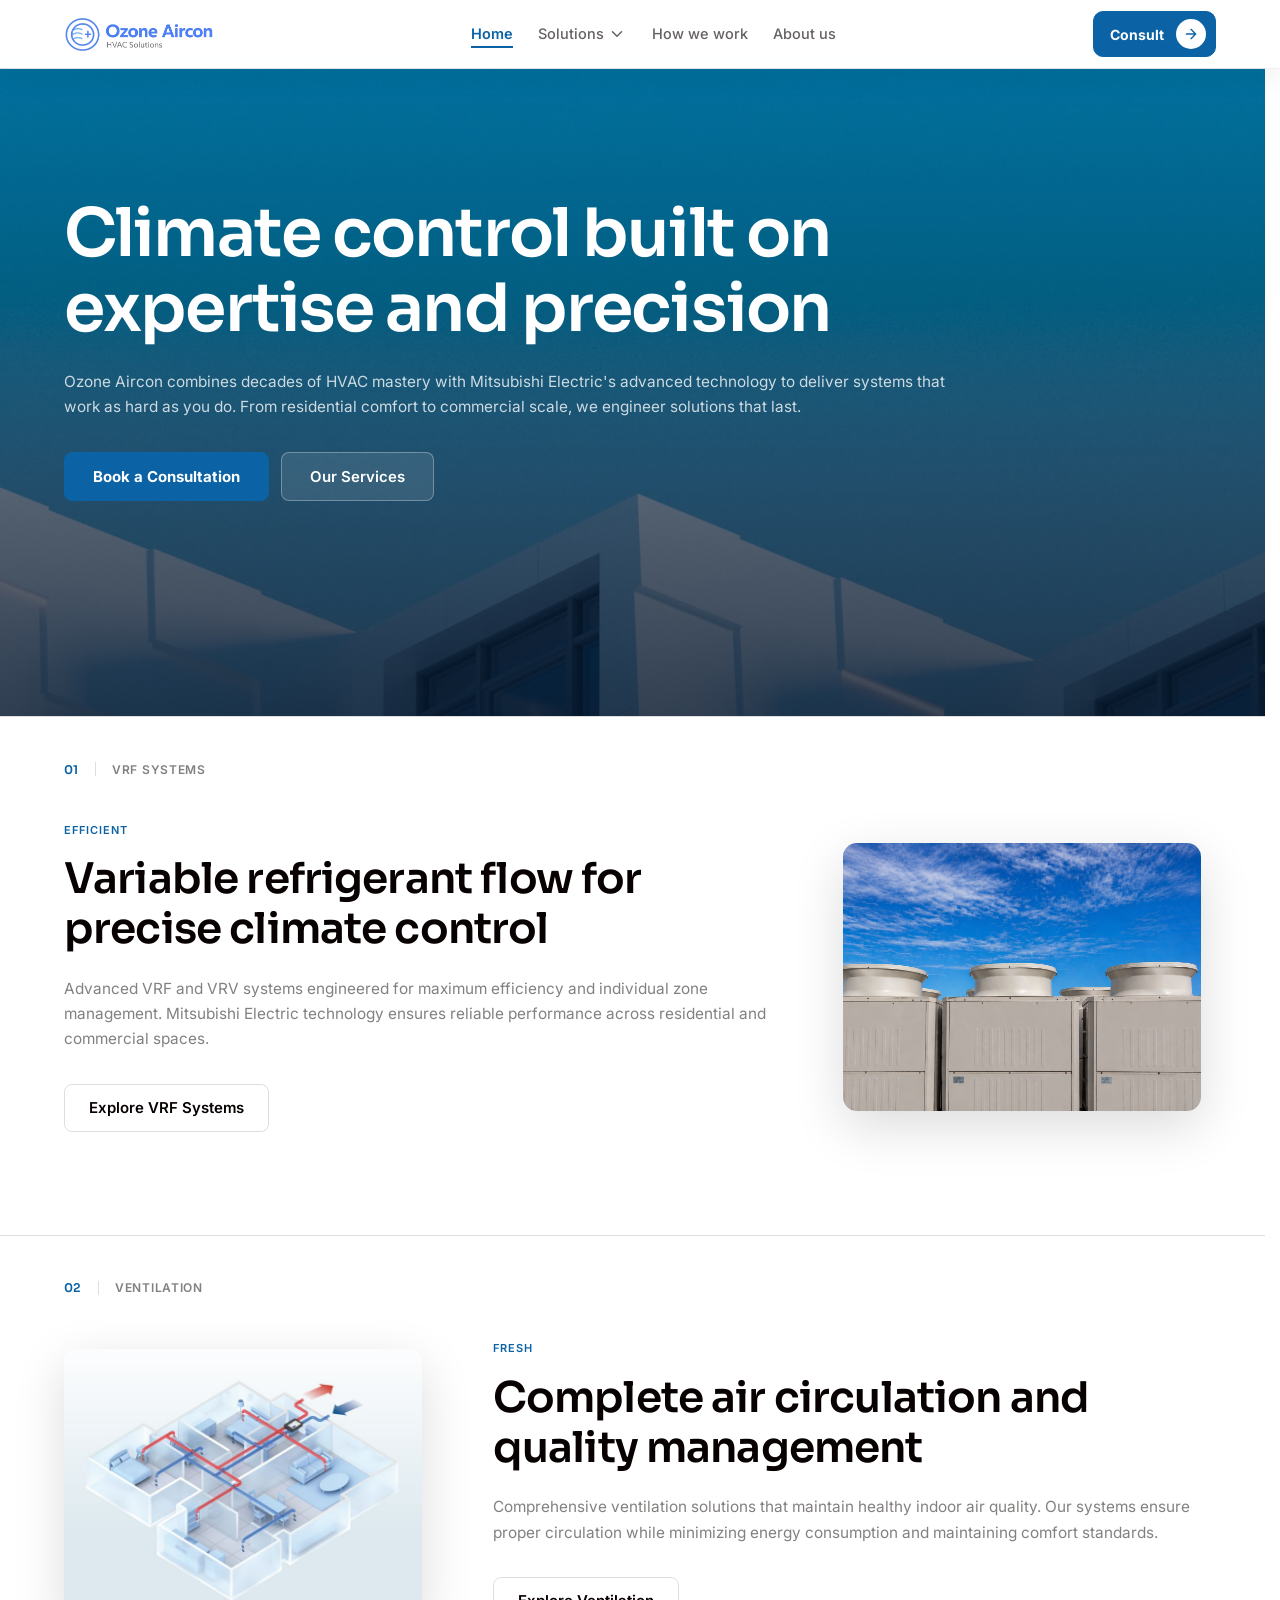
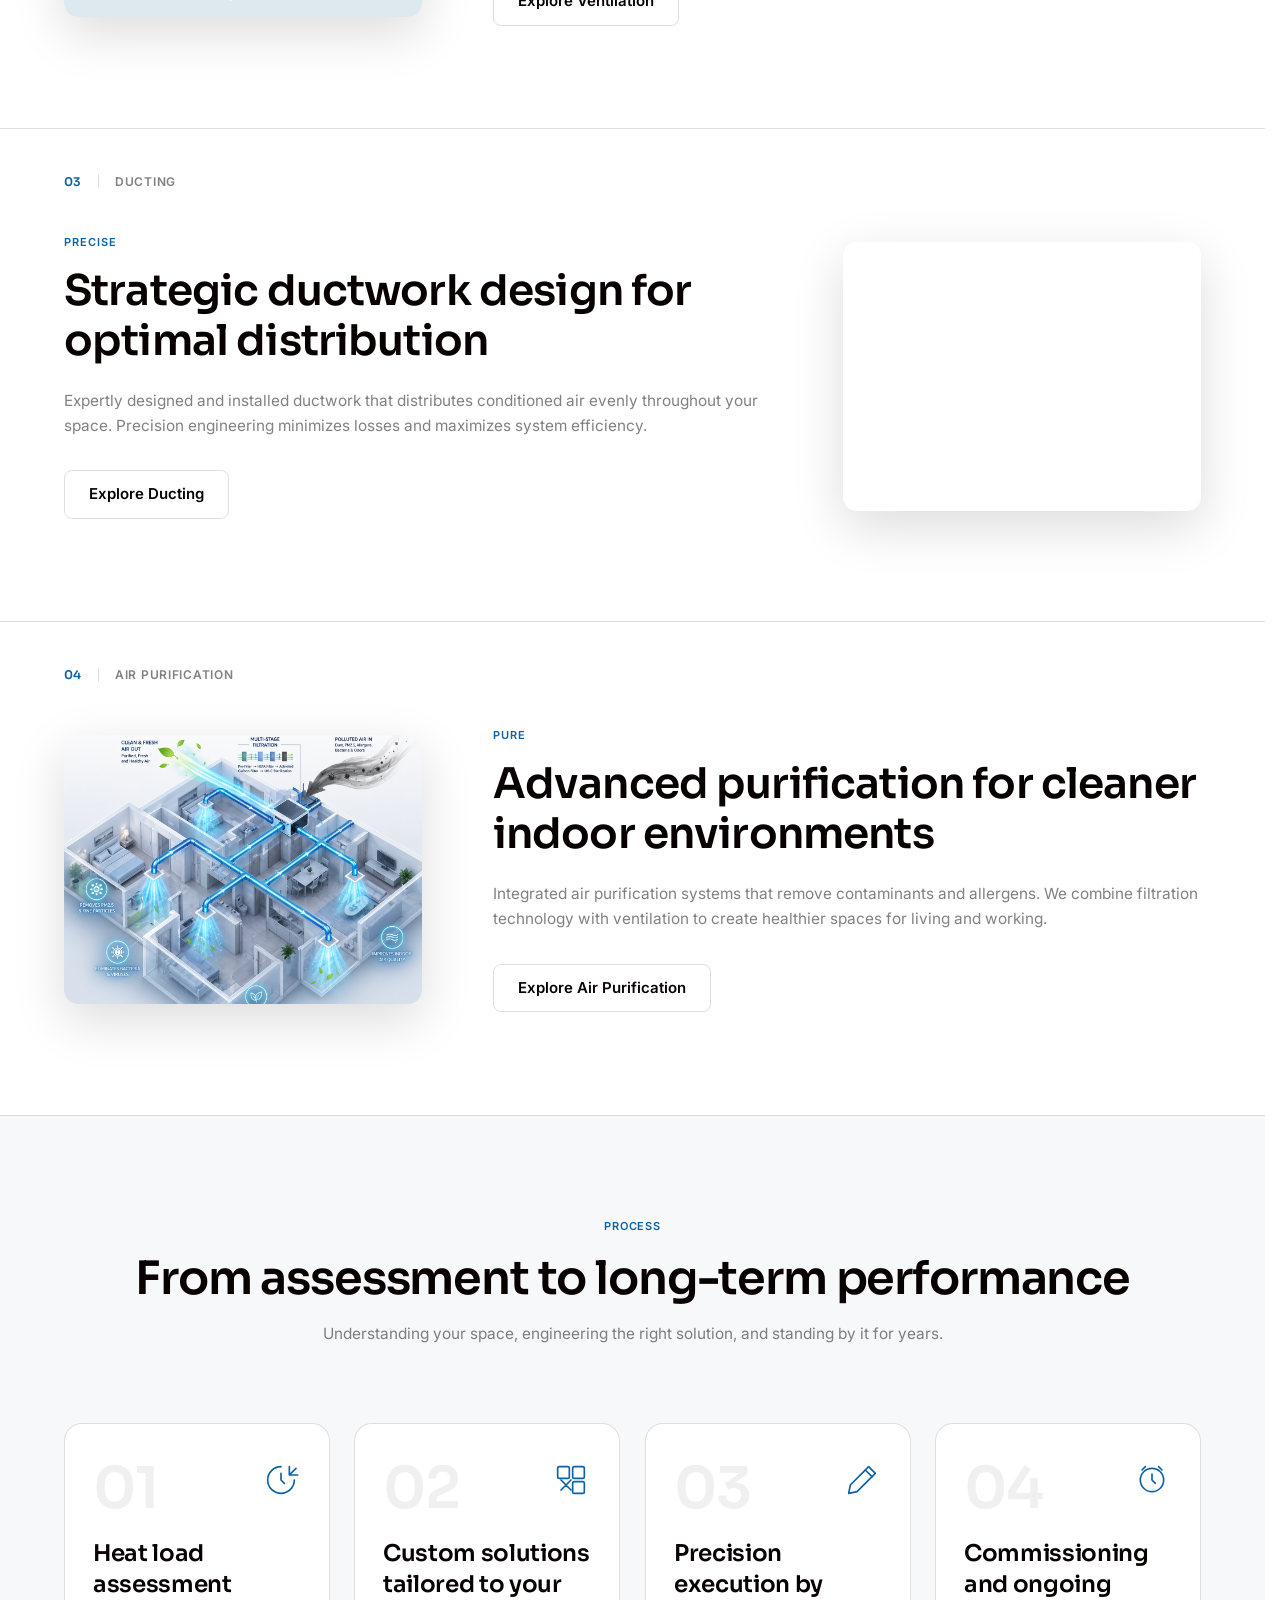
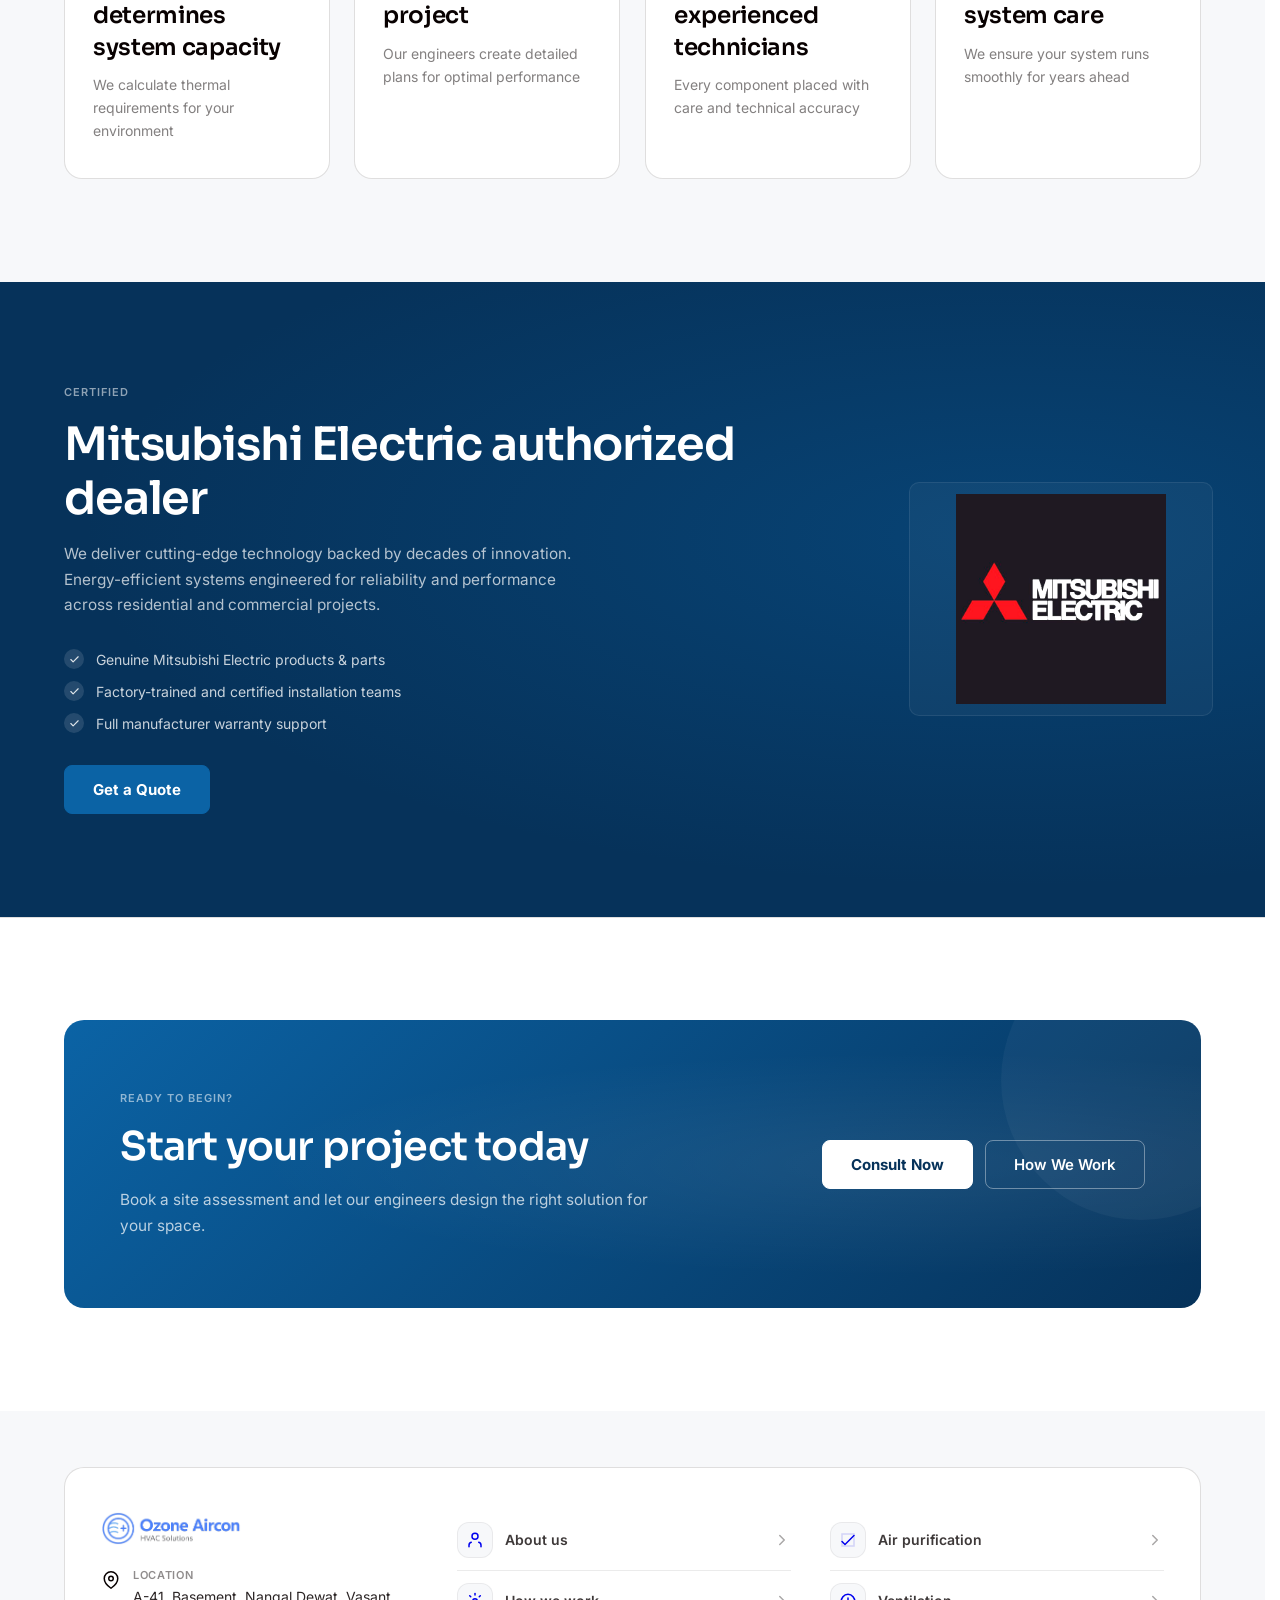
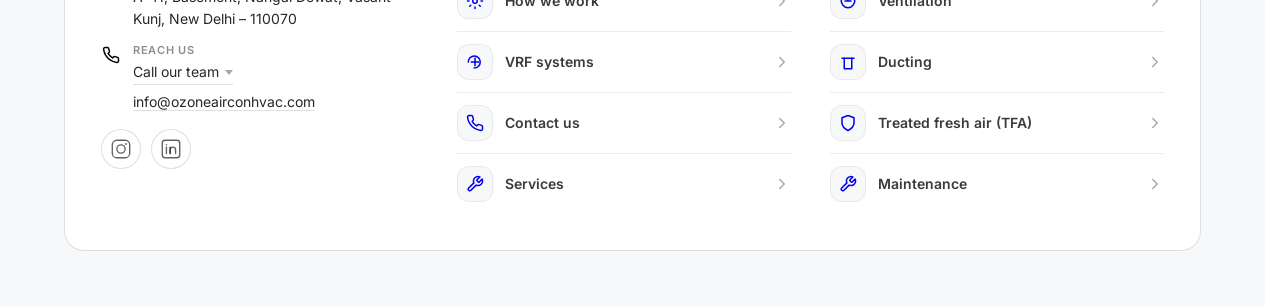
==== commit a9b75385: "SEO: OG/Twitter and JSON-LD sitewide, redirects, perf tweaks Co-authored-by: Cursor <cursoragent@cur" ====
--- a/index.html
+++ b/index.html
@@ -2,7 +2,8 @@
 <html lang="en">
 <head>
   <meta charset="UTF-8" />
-  <meta name="viewport" content="width=device-width, initial-scale=1.0" />
+  <meta name="viewport" content="width=device-width, initial-scale=1.0, viewport-fit=cover" />
+  <meta name="theme-color" content="#0B63A5" />
   <title>Ozone Aircon · Delhi NCR HVAC Experts · Design, Installation &amp; Maintenance</title>
   <meta name="description" content="From consultation to commissioning, Ozone Aircon designs and installs HVAC across Delhi NCR: VRF, ductwork, chiller plants, ventilation, and maintenance. Request a site visit or quote today." />
   <meta name="robots" content="index, follow" />
@@ -60,18 +61,65 @@
           "@type": "ImageObject",
           "url": "https://ozoneairconhvac.com/public/images/logo.png"
         }
+      },
+      {
+        "@type": "LocalBusiness",
+        "@id": "https://ozoneairconhvac.com/#localbusiness",
+        "name": "Ozone Aircon",
+        "image": "https://ozoneairconhvac.com/public/images/logo.png",
+        "url": "https://ozoneairconhvac.com/",
+        "telephone": "+91-11-45510343",
+        "email": "info@ozoneairconhvac.com",
+        "priceRange": "$$",
+        "address": {
+          "@type": "PostalAddress",
+          "streetAddress": "A-41, Basement, Nangal Dewat",
+          "addressLocality": "Vasant Kunj, New Delhi",
+          "postalCode": "110070",
+          "addressCountry": "IN"
+        },
+        "areaServed": { "@type": "AdministrativeArea", "name": "Delhi NCR" },
+        "parentOrganization": { "@id": "https://ozoneairconhvac.com/#organization" },
+        "sameAs": [
+          "https://www.instagram.com/ozoneaircon",
+          "https://www.linkedin.com/in/kanwarpal-singh-13bab9406"
+        ]
+      },
+      {
+        "@type": "ItemList",
+        "@id": "https://ozoneairconhvac.com/#services-menu",
+        "name": "HVAC services",
+        "numberOfItems": 9,
+        "itemListElement": [
+          { "@type": "ListItem", "position": 1, "name": "Services overview", "url": "https://ozoneairconhvac.com/services.html" },
+          { "@type": "ListItem", "position": 2, "name": "VRV and VRF systems", "url": "https://ozoneairconhvac.com/vrf-system.html" },
+          { "@type": "ListItem", "position": 3, "name": "Indoor units", "url": "https://ozoneairconhvac.com/indoor-units.html" },
+          { "@type": "ListItem", "position": 4, "name": "Chiller plant", "url": "https://ozoneairconhvac.com/chiller-plant.html" },
+          { "@type": "ListItem", "position": 5, "name": "Ventilation", "url": "https://ozoneairconhvac.com/ventilation.html" },
+          { "@type": "ListItem", "position": 6, "name": "Ductwork design", "url": "https://ozoneairconhvac.com/ductwork-design.html" },
+          { "@type": "ListItem", "position": 7, "name": "Treated fresh air (TFA)", "url": "https://ozoneairconhvac.com/tfas.html" },
+          { "@type": "ListItem", "position": 8, "name": "HVAC consultancy and design", "url": "https://ozoneairconhvac.com/hvac-consultancy.html" },
+          { "@type": "ListItem", "position": 9, "name": "Maintenance and after-sales", "url": "https://ozoneairconhvac.com/hvac-maintainence.html" }
+        ]
       }
     ]
   }
   </script>
-  <link rel="icon" type="image/png" sizes="48x48" href="/favicon-48.png?v=7" />
-  <link rel="icon" type="image/png" sizes="96x96" href="/favicon-96.png?v=7" />
-  <link rel="icon" type="image/png" sizes="192x192" href="/favicon-192.png?v=7" />
-  <link rel="shortcut icon" type="image/png" href="/favicon-48.png?v=7" />
-  <link rel="icon" href="/favicon.ico?v=7" sizes="any" />
-  <link rel="icon" type="image/png" href="/favicon.png?v=7" />
-  <link rel="apple-touch-icon" href="/favicon-192.png?v=7" />
-  <link rel="manifest" href="/site.webmanifest?v=7" />
+  <link rel="icon" type="image/png" sizes="48x48" href="/favicon-48.png?v=8" />
+  <link rel="icon" type="image/png" sizes="96x96" href="/favicon-96.png?v=8" />
+  <link rel="icon" type="image/png" sizes="192x192" href="/favicon-192.png?v=8" />
+  <link rel="shortcut icon" type="image/png" href="/favicon-48.png?v=8" />
+  <link rel="icon" href="/favicon.ico?v=8" sizes="any" />
+  <link rel="icon" type="image/png" href="/favicon.png?v=8" />
+  <link rel="apple-touch-icon" href="/favicon-192.png?v=8" />
+  <script>
+    (function () {
+      var l = document.createElement('link');
+      l.rel = 'manifest';
+      l.href = location.origin + '/site.webmanifest?v=8';
+      document.head.appendChild(l);
+    })();
+  </script>
   <link rel="preconnect" href="https://fonts.googleapis.com" />
   <link rel="preconnect" href="https://fonts.gstatic.com" crossorigin />
   <link href="https://fonts.googleapis.com/css2?family=Inter:wght@400;500;600;700&family=Sora:wght@600&display=swap" rel="stylesheet" />
@@ -933,6 +981,8 @@
 
   <link rel="stylesheet" href="public/page-loader.css" />
   <link rel="stylesheet" href="public/nav-stability.css" />
+  <link rel="stylesheet" href="public/site-mobile-guard.css" />
+  <link rel="stylesheet" href="public/mobile-nav-drawer.css" />
 </head>
 <body>
 
@@ -1161,7 +1211,7 @@
             </div>
           </div>
           <div class="feature-image-wrap">
-            <img src="public/images/feature-vrf.png" alt="VRF Systems" class="feature-image" />
+            <img src="public/images/feature-vrf.png" alt="VRF outdoor and indoor HVAC units — variable refrigerant flow installation in Delhi NCR" class="feature-image" width="800" height="600" loading="lazy" decoding="async" />
           </div>
         </div>
       </div>
@@ -1191,7 +1241,7 @@
             </div>
           </div>
           <div class="feature-image-wrap">
-            <img src="public/images/feature-ventilation.png" alt="Ventilation" class="feature-image" />
+            <img src="public/images/feature-ventilation.png" alt="Commercial ventilation and fresh-air duct distribution — engineered airflow for Delhi NCR buildings" class="feature-image" width="800" height="600" loading="lazy" decoding="async" />
           </div>
         </div>
       </div>
@@ -1221,7 +1271,7 @@
             </div>
           </div>
           <div class="feature-image-wrap">
-            <img src="public/images/feature-ducting.png" alt="Ducting" class="feature-image" />
+            <img src="public/images/feature-ducting.png" alt="Galvanized HVAC ductwork with insulated sections — precision duct installation" class="feature-image" width="800" height="600" loading="lazy" decoding="async" />
           </div>
         </div>
       </div>
@@ -1251,7 +1301,7 @@
             </div>
           </div>
           <div class="feature-image-wrap">
-            <img src="public/images/feature-purification.png" alt="Air Purification" class="feature-image" />
+            <img src="public/images/feature-purification.png" alt="Air purification and filtration systems for healthier indoor air quality" class="feature-image" width="800" height="600" loading="lazy" decoding="async" />
           </div>
         </div>
       </div>
@@ -1383,7 +1433,7 @@
 
         <div class="mits-image-wrap">
           <div class="mits-image-bg"></div>
-          <img src="public/images/mitsubishi.png" alt="Mitsubishi Electric Authorized Dealer" class="mits-image" />
+          <img src="public/images/mitsubishi.png" alt="Mitsubishi Electric — authorised HVAC partner for VRF and climate solutions in Delhi NCR" class="mits-image" width="320" height="240" loading="lazy" decoding="async" />
         </div>
 
       </div>
@@ -1590,6 +1640,20 @@
               </svg>
             </span>
             <span class="footer-link-text">Ducting</span>
+          </span>
+          <svg class="footer-link-chevron" viewBox="0 0 24 24" fill="none" xmlns="http://www.w3.org/2000/svg" stroke="currentColor" stroke-width="2" stroke-linecap="round" stroke-linejoin="round" aria-hidden="true">
+            <path d="M9 18L15 12L9 6" />
+          </svg>
+        </a>
+
+        <a href="tfas.html" class="footer-link-row">
+          <span class="footer-link-left">
+            <span class="footer-link-icon" aria-hidden="true">
+              <svg viewBox="0 0 24 24" fill="none" xmlns="http://www.w3.org/2000/svg">
+                <path d="M12 22s8-4 8-10V5l-8-3-8 3v7c0 6 8 10 8 10z" stroke="currentColor" stroke-width="2" stroke-linecap="round" stroke-linejoin="round" />
+              </svg>
+            </span>
+            <span class="footer-link-text">Treated fresh air (TFA)</span>
           </span>
           <svg class="footer-link-chevron" viewBox="0 0 24 24" fill="none" xmlns="http://www.w3.org/2000/svg" stroke="currentColor" stroke-width="2" stroke-linecap="round" stroke-linejoin="round" aria-hidden="true">
             <path d="M9 18L15 12L9 6" />
@@ -1738,5 +1802,6 @@
 
     <script src="public/nav-glass.js" defer></script>
   <script src="public/page-loader.js" defer></script>
+  <script src="public/mobile-nav-drawer.js" defer></script>
 </body>
 </html>
--- a/public/page-loader.css
+++ b/public/page-loader.css
@@ -99,3 +99,14 @@
       -webkit-backdrop-filter 0s;
   }
 }
+
+/* Phones / tablets: drop expensive backdrop blur to reduce repaints during fade-out */
+@media (max-width: 900px), (prefers-reduced-motion: reduce) {
+  .page-loader {
+    -webkit-backdrop-filter: none !important;
+    backdrop-filter: none !important;
+    background: rgba(255, 255, 255, 0.99);
+    will-change: opacity;
+    transform: translateZ(0);
+  }
+}
--- a/public/nav-stability.css
+++ b/public/nav-stability.css
@@ -3,6 +3,7 @@
   transform: translate3d(0, 0, 0);
   -webkit-backface-visibility: hidden;
   backface-visibility: hidden;
+  isolation: isolate;
 }
 
 @media (max-width: 900px) {
--- a/public/site-mobile-guard.css
+++ b/public/site-mobile-guard.css
@@ -0,0 +1,361 @@
+/*
+ * Shared mobile layout — loaded on every HTML page (after inline <style>).
+ * Cross-device: containment, timelines, tabs, forms, touch targets, safe-areas,
+ * reduced loader cost on narrow viewports (see page-loader.css).
+ */
+
+/* Keep navbar fixed on scroll and offset page content below it. */
+.nav-shell {
+  position: fixed !important;
+  top: 0;
+  left: 0;
+  right: 0;
+  width: 100%;
+}
+
+body {
+  padding-top: calc(var(--nav-bar-h, 68px) + env(safe-area-inset-top, 0px));
+}
+
+html {
+  -webkit-text-size-adjust: 100%;
+  text-size-adjust: 100%;
+}
+
+@media (max-width: 900px) {
+  :root {
+    --section-pad-h: clamp(16px, 4.2vw, 28px);
+  }
+
+  section,
+  header,
+  footer,
+  main {
+    min-width: 0;
+  }
+
+  /* Section wrappers commonly used across solution pages */
+  section [class$="-shell"],
+  section [class$="-container"],
+  section [class$="-inner"],
+  footer [class$="-shell"],
+  footer [class$="-inner"] {
+    min-width: 0;
+    max-width: 100%;
+  }
+
+  section [class*="-grid"],
+  section [class*="duct-"],
+  section [class*="chiller-"] {
+    min-width: 0;
+    max-width: 100%;
+  }
+
+  .info-tab-pane-inner {
+    min-width: 0;
+    max-width: 100%;
+    min-height: 0;
+    flex-direction: column;
+    align-items: stretch;
+    gap: clamp(18px, 4vw, 26px);
+  }
+
+  .info-tab-content,
+  .info-tab-media {
+    flex: none;
+    width: 100%;
+    max-width: 100%;
+    min-width: 0;
+  }
+
+  .info-tab-btn {
+    flex: 1 1 0;
+    min-width: 0;
+    white-space: normal;
+    overflow-wrap: anywhere;
+  }
+
+  /* Chiller: stack operation split before tablet breakpoint */
+  .operation-inner {
+    grid-template-columns: minmax(0, 1fr);
+  }
+  .tabs-row,
+  .tabs-menu,
+  .tabs-image-shell,
+  .tabs-image-pane,
+  .tabs-container,
+  .tabs-content,
+  .tab-link,
+  .tab-pane,
+  .tab-pane-inner,
+  .tab-pane-content,
+  .component-card,
+  .component-card-content,
+  .components-grid,
+  .types-grid,
+  .type-column,
+  .type-column-content,
+  .content-image-inner,
+  .content-image-left,
+  .content-image-right,
+  .content-list-items,
+  .content-list-item,
+  .tfa-media-shell,
+  .tfa-split-shell,
+  .tfa-split-inner,
+  .tfa-split-left,
+  .tfa-split-right,
+  .tfa-list-row,
+  .tfa-list-item,
+  .comparison-grid,
+  .comparison-card,
+  .comparison-row,
+  .explained-inner,
+  .options-bento,
+  .options-small-cards,
+  .small-cards-row,
+  .units-grid,
+  .excel-grid,
+  .how-shell,
+  .cards-row,
+  .timeline,
+  .timeline-item,
+  .benefits-cards {
+    min-width: 0;
+    max-width: 100%;
+  }
+
+  /* Journey timeline cards — balanced padding on narrow viewports (how-we-work; safe if reused elsewhere) */
+  .timeline-card {
+    box-sizing: border-box;
+  }
+
+  .timeline-card.timeline-left,
+  .timeline-card.timeline-right {
+    padding: clamp(22px, 5.5vw, 30px);
+    gap: clamp(14px, 3.2vw, 20px);
+  }
+
+  .timeline-card-titles {
+    gap: clamp(10px, 2.5vw, 14px);
+  }
+
+  .timeline-card .text-md {
+    line-height: 1.68;
+    margin: 0;
+  }
+
+  .timeline-item {
+    padding-bottom: clamp(26px, 5vw, 42px);
+  }
+
+  .timeline-item:last-child {
+    padding-bottom: clamp(8px, 2vw, 16px);
+  }
+
+  /* Home process grid + any similar numbered step cards */
+  .process-card {
+    padding: clamp(22px, 5.5vw, 30px);
+    gap: clamp(14px, 3.2vw, 20px);
+    box-sizing: border-box;
+  }
+
+  .process-card-body {
+    gap: clamp(10px, 2.5vw, 14px);
+  }
+
+  .process-card-body .text-reg,
+  .process-card-body .text-md,
+  .process-card-body p {
+    line-height: 1.68;
+    margin: 0;
+  }
+
+  .tab-link,
+  .tab-link .text-reg,
+  .tab-link .h4,
+  .component-card-content,
+  .type-column-content,
+  .content-list-item,
+  .tfa-list-item,
+  .comparison-row-label,
+  .comparison-row-value,
+  .tab-pane-content,
+  .explained-body,
+  .section-title-centered .title-content,
+  .section-title-left .title-content {
+    overflow-wrap: anywhere;
+    word-wrap: break-word;
+  }
+
+  .h1, .h2, .h3, .h4, .h5, .h6 {
+    overflow-wrap: anywhere;
+  }
+
+  /* VRF / section-how: horizontal tab bar — avoid min-width sum exceeding viewport */
+  .section-how .tabs-menu {
+    max-width: 100%;
+  }
+
+  .section-how .tab-btn {
+    flex: 1 1 0;
+    min-width: 0;
+    white-space: normal;
+    overflow-wrap: anywhere;
+  }
+
+  /* Tab panes: stack earlier with tighter gutters so flex row never blows out */
+  .tab-pane-inner {
+    flex-direction: column;
+    align-items: stretch;
+    gap: clamp(18px, 4vw, 28px);
+    padding: clamp(20px, 4vw, 32px) clamp(16px, 4vw, 22px);
+  }
+
+  .tab-pane-visual {
+    max-width: 100% !important;
+    width: 100%;
+    min-width: 0;
+  }
+
+  /* Ventilation / similar: hero image pane stays within column */
+  .tabs-image-shell {
+    width: 100%;
+  }
+
+  .tabs-image-pane {
+    width: 100%;
+    max-width: 100%;
+  }
+
+  .tabs-image-pane img {
+    max-width: 100%;
+  }
+
+  .comparison-row .comparison-row-label,
+  .comparison-row .comparison-row-value {
+    min-width: 0;
+  }
+
+  .form-wrapper,
+  .form-info-panel,
+  .form-right-panel,
+  .section-form input.form-input,
+  .section-form select.form-select,
+  .section-form textarea.form-textarea {
+    min-width: 0;
+    max-width: 100%;
+    box-sizing: border-box;
+  }
+
+  .section-form input.form-input,
+  .section-form select.form-select,
+  .section-form textarea.form-textarea {
+    width: 100%;
+  }
+
+  /* Notch / home indicator: keep nav & drawer clear of unsafe areas */
+  .nav-shell {
+    padding-top: env(safe-area-inset-top, 0px);
+    padding-bottom: 0;
+    padding-left: calc(var(--section-pad-h) + env(safe-area-inset-left, 0px));
+    padding-right: calc(var(--section-pad-h) + env(safe-area-inset-right, 0px));
+  }
+
+  .navbar-inner {
+    min-width: 0;
+  }
+
+  /* Inset gutters for drawer links on notched phones (additive to clamp in page CSS) */
+  .mobile-nav-link {
+    padding-left: calc(env(safe-area-inset-left, 0px) + clamp(16px, 4vw, 24px));
+    padding-right: calc(env(safe-area-inset-right, 0px) + clamp(16px, 4vw, 24px));
+  }
+
+  .mobile-solutions-toggle {
+    padding-left: calc(env(safe-area-inset-left, 0px) + clamp(16px, 4vw, 24px));
+    padding-right: calc(env(safe-area-inset-right, 0px) + clamp(16px, 4vw, 24px));
+  }
+
+  .mobile-solutions-list {
+    padding-left: calc(env(safe-area-inset-left, 0px) + clamp(16px, 4vw, 24px));
+    padding-right: calc(env(safe-area-inset-right, 0px) + clamp(16px, 4vw, 24px));
+  }
+
+  /* Services & wide flex cards */
+  .service-card,
+  .service-card-content,
+  .engineering-inner {
+    min-width: 0;
+    max-width: 100%;
+  }
+
+  .service-card-content .text-reg,
+  .service-card-content .text-md {
+    overflow-wrap: anywhere;
+  }
+
+  .benefit-card-inner,
+  .benefit-card-text,
+  .unit-card-content {
+    min-width: 0;
+    max-width: 100%;
+  }
+
+  /* Small KPI / misc cards inside grids */
+  .small-card,
+  .op-item-header,
+  .op-item-body-inner {
+    min-width: 0;
+    max-width: 100%;
+    box-sizing: border-box;
+  }
+
+  .op-item-header .text-reg {
+    overflow-wrap: anywhere;
+  }
+}
+
+@media (max-width: 768px) {
+  .section-how .tab-btn,
+  .info-tab-btn {
+    font-size: clamp(12px, 3.2vw, 14px);
+    padding: 12px 10px;
+  }
+}
+
+@media (max-width: 640px) {
+  .timeline-card.timeline-left,
+  .timeline-card.timeline-right {
+    padding: clamp(20px, 6vw, 28px);
+  }
+
+  .process-card {
+    padding: clamp(20px, 6vw, 28px);
+  }
+}
+
+/* Minimum tap targets (~44×44 CSS px) — phones / tablets without hover */
+@media (hover: none) and (pointer: coarse) and (max-width: 900px) {
+  .nav-hamburger {
+    min-width: 44px;
+    min-height: 44px;
+  }
+
+  .mobile-nav-link,
+  .mobile-solution-item {
+    min-height: 44px;
+    display: flex;
+    align-items: center;
+    box-sizing: border-box;
+  }
+
+  .mobile-solutions-toggle {
+    min-height: 48px;
+  }
+
+  .nav-consult-icon {
+    min-width: 30px;
+    min-height: 30px;
+  }
+}
--- a/public/mobile-nav-drawer.css
+++ b/public/mobile-nav-drawer.css
@@ -0,0 +1,454 @@
+/**
+ * Compact premium mobile dropdown — load after inline styles & site-mobile-guard.css.
+ */
+
+@media (max-width: 900px) {
+  .nav-shell {
+    z-index: 220;
+  }
+
+  .mobile-nav-backdrop {
+    display: none !important;
+  }
+
+  #mobileMenu.mobile-menu {
+    position: fixed !important;
+    left: clamp(12px, 4vw, 20px) !important;
+    right: clamp(12px, 4vw, 20px) !important;
+    top: calc(
+      env(safe-area-inset-top, 0px) + var(--nav-bar-h, 68px) + clamp(8px, 2vw, 12px)
+    ) !important;
+    bottom: auto !important;
+    width: auto !important;
+    height: auto !important;
+    max-height: min(76vh, 620px) !important;
+    padding: 0 !important;
+    margin: 0 !important;
+    overflow-x: hidden !important;
+    overflow-y: auto !important;
+    -webkit-overflow-scrolling: touch;
+    overscroll-behavior: contain;
+
+    border: 1px solid rgba(8, 1, 1, 0.09) !important;
+    border-radius: 16px !important;
+    background: linear-gradient(
+      180deg,
+      rgba(255, 255, 255, 0.98) 0%,
+      rgba(247, 248, 250, 0.98) 100%
+    ) !important;
+    box-shadow:
+      0 22px 52px rgba(8, 1, 1, 0.16),
+      0 1px 0 rgba(255, 255, 255, 0.8) inset;
+    z-index: 210 !important;
+
+    opacity: 0;
+    visibility: hidden;
+    transform: translate3d(0, -10px, 0) scale(0.985);
+    transform-origin: top center;
+    pointer-events: none !important;
+    transition:
+      opacity 0.26s ease,
+      transform 0.3s cubic-bezier(0.22, 1, 0.36, 1),
+      visibility 0s linear 0.3s;
+  }
+
+  #mobileMenu.mobile-menu.open {
+    opacity: 1 !important;
+    visibility: visible !important;
+    transform: translate3d(0, 0, 0) scale(1) !important;
+    pointer-events: auto !important;
+    transition:
+      opacity 0.26s ease,
+      transform 0.3s cubic-bezier(0.22, 1, 0.36, 1),
+      visibility 0s linear 0s !important;
+  }
+
+  .mobile-drawer-header {
+    display: flex;
+    align-items: center;
+    justify-content: space-between;
+    gap: 12px;
+    position: sticky;
+    top: 0;
+    z-index: 2;
+    padding: 12px 14px;
+    background: rgba(255, 255, 255, 0.92);
+    backdrop-filter: blur(10px);
+    -webkit-backdrop-filter: blur(10px);
+    border-bottom: 1px solid rgba(8, 1, 1, 0.07);
+  }
+
+  .mobile-drawer-title {
+    display: flex;
+    align-items: center;
+    gap: 8px;
+    font-family: var(--font-sora, var(--font-inter, system-ui, sans-serif));
+    font-size: 15px;
+    font-weight: 600;
+    letter-spacing: -0.02em;
+    color: var(--black, #080101);
+  }
+
+  .mobile-drawer-title::before {
+    content: '';
+    width: 3px;
+    height: 14px;
+    border-radius: 999px;
+    background: var(--blue, #0b63a5);
+    flex-shrink: 0;
+  }
+
+  .mobile-drawer-close {
+    width: 36px;
+    height: 36px;
+    border: 1px solid rgba(8, 1, 1, 0.1);
+    border-radius: 10px;
+    background: rgba(255, 255, 255, 0.88);
+    color: rgba(8, 1, 1, 0.75);
+    cursor: pointer;
+    display: inline-flex;
+    align-items: center;
+    justify-content: center;
+    transition:
+      color 0.2s ease,
+      border-color 0.2s ease,
+      background 0.2s ease,
+      transform 0.2s ease;
+  }
+
+  .mobile-drawer-close:hover {
+    color: var(--blue, #0b63a5);
+    border-color: rgba(11, 99, 165, 0.35);
+    background: rgba(11, 99, 165, 0.08);
+  }
+
+  .mobile-drawer-close:active {
+    transform: scale(0.96);
+  }
+
+  .mobile-drawer-close svg {
+    width: 18px;
+    height: 18px;
+    stroke: currentColor;
+    fill: none;
+    stroke-width: 2;
+    stroke-linecap: round;
+    stroke-linejoin: round;
+  }
+
+  #mobileMenu.mobile-menu > .mobile-drawer-header + * {
+    margin-top: 6px;
+  }
+
+  #mobileMenu.mobile-menu .mobile-nav-link {
+    display: flex !important;
+    align-items: center;
+    width: 100%;
+    padding: 14px calc(18px + env(safe-area-inset-right, 0px)) 14px
+      calc(18px + env(safe-area-inset-left, 0px)) !important;
+    margin: 0 10px 8px 10px;
+
+    border: 1px solid rgba(8, 1, 1, 0.08) !important;
+    border-radius: 12px !important;
+    background: rgba(255, 255, 255, 0.94);
+    box-shadow:
+      0 1px 2px rgba(255, 255, 255, 0.9) inset,
+      var(--shadow-sm, 0 2px 12px rgba(8, 1, 1, 0.05));
+
+    color: rgba(8, 1, 1, 0.78);
+    font-family: var(--font-inter, system-ui, sans-serif);
+    font-weight: 500;
+    font-size: 14px;
+    line-height: 1.35;
+    letter-spacing: -0.01em;
+    text-decoration: none;
+
+    transition:
+      color 0.22s ease,
+      border-color 0.22s ease,
+      background 0.26s cubic-bezier(0.22, 1, 0.36, 1),
+      box-shadow 0.26s cubic-bezier(0.22, 1, 0.36, 1),
+      transform 0.2s cubic-bezier(0.22, 1, 0.36, 1);
+  }
+
+  #mobileMenu.mobile-menu .mobile-nav-link:hover {
+    color: var(--black, #080101);
+    border-color: rgba(11, 99, 165, 0.25);
+    background: rgba(255, 255, 255, 1);
+    box-shadow:
+      0 1px 2px rgba(255, 255, 255, 0.95) inset,
+      var(--shadow-md, 0 8px 28px rgba(8, 1, 1, 0.08));
+    transform: translateY(-1px);
+  }
+
+  #mobileMenu.mobile-menu .mobile-nav-link:active {
+    transform: translateY(0);
+    transition-duration: 0.08s;
+  }
+
+  #mobileMenu.mobile-menu .mobile-nav-link.active {
+    color: var(--blue, #0b63a5);
+    font-weight: 600;
+    border-color: rgba(11, 99, 165, 0.38);
+    background: linear-gradient(
+      135deg,
+      rgba(11, 99, 165, 0.09) 0%,
+      rgba(11, 99, 165, 0.03) 100%
+    );
+    box-shadow:
+      0 0 0 1px rgba(11, 99, 165, 0.12),
+      var(--shadow-sm, 0 2px 12px rgba(8, 1, 1, 0.05));
+  }
+
+  #mobileMenu.mobile-menu .mobile-nav-link:focus-visible,
+  #mobileMenu.mobile-menu .mobile-solutions-toggle:focus-visible,
+  #mobileMenu.mobile-menu .mobile-solution-item:focus-visible,
+  #mobileMenu.mobile-menu .mobile-drawer-close:focus-visible {
+    outline: 2px solid var(--blue, #0b63a5);
+    outline-offset: 2px;
+  }
+
+  /* Solutions accordion */
+  #mobileMenu.mobile-menu .mobile-solutions-toggle {
+    display: flex !important;
+    justify-content: space-between;
+    align-items: center;
+    width: 100%;
+    padding: 14px calc(18px + env(safe-area-inset-right, 0px)) 14px
+      calc(18px + env(safe-area-inset-left, 0px)) !important;
+    margin: 0 10px;
+
+    border: 1px solid rgba(8, 1, 1, 0.08) !important;
+    border-radius: 12px;
+    background: rgba(255, 255, 255, 0.94);
+    box-shadow:
+      0 1px 2px rgba(255, 255, 255, 0.9) inset,
+      var(--shadow-sm, 0 2px 12px rgba(8, 1, 1, 0.05));
+
+    color: var(--black, #080101);
+    font-family: var(--font-inter, system-ui, sans-serif);
+    font-weight: 600;
+    font-size: 14px;
+    letter-spacing: -0.015em;
+    text-align: left;
+    cursor: pointer;
+
+    transition:
+      border-radius 0.32s cubic-bezier(0.22, 1, 0.36, 1),
+      border-color 0.26s cubic-bezier(0.22, 1, 0.36, 1),
+      background 0.26s cubic-bezier(0.22, 1, 0.36, 1),
+      box-shadow 0.26s cubic-bezier(0.22, 1, 0.36, 1),
+      color 0.22s ease;
+  }
+
+  #mobileMenu.mobile-menu .mobile-solutions-toggle svg {
+    width: 18px;
+    height: 18px;
+    flex-shrink: 0;
+    color: var(--blue, #0b63a5);
+    opacity: 0.82;
+    transition: transform 0.34s cubic-bezier(0.22, 1, 0.36, 1), opacity 0.22s ease;
+  }
+
+  #mobileMenu.mobile-menu .mobile-solutions-toggle:not(.open) {
+    margin-bottom: 10px;
+  }
+
+  #mobileMenu.mobile-menu .mobile-solutions-toggle:hover {
+    border-color: rgba(11, 99, 165, 0.28);
+    background: rgba(255, 255, 255, 1);
+    box-shadow:
+      0 1px 2px rgba(255, 255, 255, 0.95) inset,
+      var(--shadow-md, 0 8px 28px rgba(8, 1, 1, 0.08));
+    color: var(--black, #080101);
+  }
+
+  #mobileMenu.mobile-menu .mobile-solutions-toggle.open {
+    border-radius: 14px 14px 0 0;
+    margin-bottom: 0;
+    border-bottom-color: transparent !important;
+    box-shadow: 0 1px 0 rgba(255, 255, 255, 0.75) inset;
+  }
+
+  #mobileMenu.mobile-menu .mobile-solutions-toggle.open svg {
+    transform: rotate(180deg);
+    opacity: 1;
+  }
+
+  #mobileMenu.mobile-menu .mobile-solutions-list {
+    display: none;
+    margin: -1px 10px 10px 10px;
+    padding: 6px 8px 8px !important;
+    border: 1px solid rgba(8, 1, 1, 0.08);
+    border-top: none;
+    border-radius: 0 0 14px 14px;
+    background: linear-gradient(
+      180deg,
+      rgba(242, 242, 242, 0.55) 0%,
+      rgba(247, 248, 250, 0.92) 100%
+    );
+    box-shadow: 0 8px 24px rgba(8, 1, 1, 0.05) inset;
+  }
+
+  #mobileMenu.mobile-menu .mobile-solutions-list.open {
+    display: block;
+    animation: mobileDrawerAccordion 0.34s cubic-bezier(0.22, 1, 0.36, 1) both;
+  }
+
+  #mobileMenu.mobile-menu .mobile-solution-item {
+    display: flex !important;
+    align-items: center;
+    margin: 0;
+    padding: 12px 12px !important;
+    border: none !important;
+    border-bottom: 1px solid rgba(8, 1, 1, 0.07) !important;
+    border-radius: 0;
+    font-family: var(--font-inter, system-ui, sans-serif);
+    font-weight: 500;
+    font-size: 13.5px;
+    line-height: 1.38;
+    letter-spacing: -0.01em;
+    color: rgba(8, 1, 1, 0.72);
+    text-decoration: none;
+    transition: color 0.2s ease, background 0.22s ease, padding-left 0.22s ease;
+  }
+
+  #mobileMenu.mobile-menu .mobile-solution-item:last-child {
+    border-bottom: none !important;
+  }
+
+  #mobileMenu.mobile-menu .mobile-solution-item:hover,
+  #mobileMenu.mobile-menu .mobile-solution-item:active {
+    color: var(--blue, #0b63a5);
+    background: rgba(255, 255, 255, 0.82);
+    padding-left: 14px;
+  }
+
+  #mobileMenu.mobile-menu > .mobile-cta {
+    margin: 0;
+    padding: 10px 10px 12px !important;
+    border-top: 1px solid rgba(8, 1, 1, 0.06);
+    background: linear-gradient(180deg, rgba(247, 248, 250, 0.28) 0%, rgba(255, 255, 255, 0.92) 100%);
+  }
+
+  #mobileMenu.mobile-menu > .mobile-cta::before {
+    content: '';
+    position: absolute;
+    top: 0;
+    left: 0;
+    right: 0;
+    height: 1px;
+    background: linear-gradient(
+      90deg,
+      transparent 14%,
+      rgba(11, 99, 165, 0.32) 42%,
+      rgba(11, 99, 165, 0.1) 92%,
+      transparent 100%
+    );
+    pointer-events: none;
+  }
+
+  #mobileMenu.mobile-menu > .mobile-cta .btn-primary {
+    width: 100%;
+    justify-content: center;
+    padding: 15px 24px;
+    border-radius: 10px;
+    font-size: 14px;
+    font-weight: 600;
+    border: none;
+    background: linear-gradient(
+      180deg,
+      var(--blue, #0b63a5) 0%,
+      var(--blue-dark, #084e84) 100%
+    );
+    box-shadow:
+      0 2px 0 rgba(255, 255, 255, 0.15) inset,
+      0 8px 24px rgba(11, 99, 165, 0.28);
+    transition:
+      opacity 0.22s ease,
+      transform 0.24s cubic-bezier(0.22, 1, 0.36, 1),
+      box-shadow 0.28s cubic-bezier(0.22, 1, 0.36, 1);
+  }
+
+  #mobileMenu.mobile-menu > .mobile-cta .btn-primary:hover {
+    opacity: 1;
+    transform: translateY(-2px);
+    box-shadow:
+      0 2px 0 rgba(255, 255, 255, 0.18) inset,
+      0 12px 32px rgba(11, 99, 165, 0.34);
+  }
+
+  #mobileMenu.mobile-menu > .mobile-cta .btn-primary:active {
+    transform: translateY(0);
+    box-shadow:
+      0 2px 0 rgba(255, 255, 255, 0.12) inset,
+      0 6px 20px rgba(11, 99, 165, 0.28);
+    transition-duration: 0.1s;
+  }
+
+  #mobileMenu.mobile-menu .mobile-drawer-close:focus:not(:focus-visible) {
+    outline: none;
+  }
+
+  @media (hover: none) {
+    #mobileMenu.mobile-menu .mobile-nav-link:hover,
+    #mobileMenu.mobile-menu .mobile-solutions-toggle:hover,
+    #mobileMenu.mobile-menu .mobile-solution-item:hover {
+      transform: none;
+    }
+
+    #mobileMenu.mobile-menu > .mobile-cta .btn-primary:hover {
+      transform: none;
+    }
+
+    #mobileMenu.mobile-menu .mobile-solution-item:hover {
+      padding-left: 12px;
+    }
+
+    #mobileMenu.mobile-menu .mobile-solution-item:active {
+      padding-left: 14px;
+    }
+  }
+
+  @keyframes mobileDrawerAccordion {
+    from {
+      opacity: 0;
+      transform: translateY(-4px);
+    }
+    to {
+      opacity: 1;
+      transform: translateY(0);
+    }
+  }
+}
+
+@media (max-width: 900px) and (prefers-reduced-motion: reduce) {
+  #mobileMenu.mobile-menu,
+  #mobileMenu.mobile-menu.open {
+    transition-duration: 0.01ms !important;
+  }
+
+  #mobileMenu.mobile-menu {
+    transform: none !important;
+  }
+
+  #mobileMenu.mobile-menu.open {
+    transform: none !important;
+  }
+
+  #mobileMenu.mobile-menu .mobile-solutions-toggle svg {
+    transition-duration: 0.01ms !important;
+  }
+
+  #mobileMenu.mobile-menu .mobile-solutions-list.open {
+    animation: none !important;
+  }
+
+  #mobileMenu.mobile-menu .mobile-nav-link,
+  #mobileMenu.mobile-menu .mobile-solutions-toggle,
+  #mobileMenu.mobile-menu .mobile-solution-item,
+  #mobileMenu.mobile-menu > .mobile-cta .btn-primary {
+    transition-duration: 0.01ms !important;
+    transform: none !important;
+  }
+}
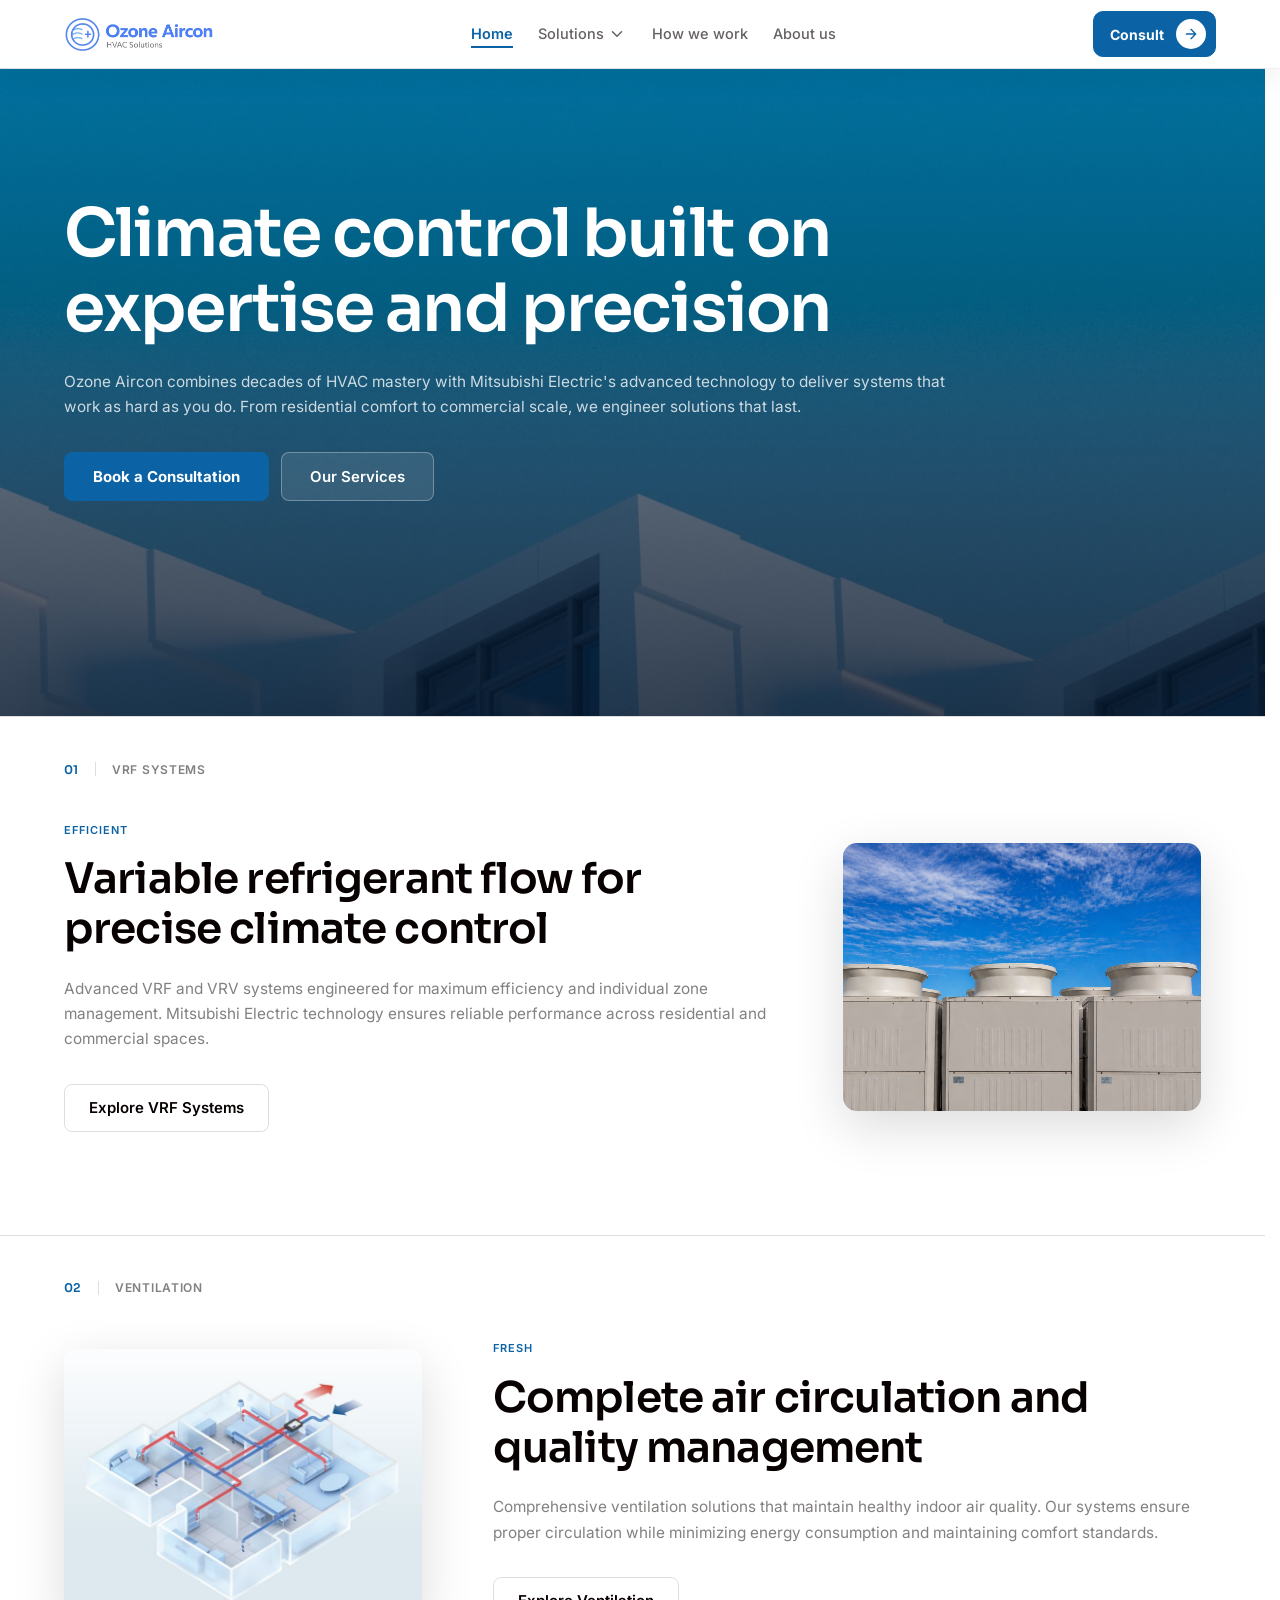
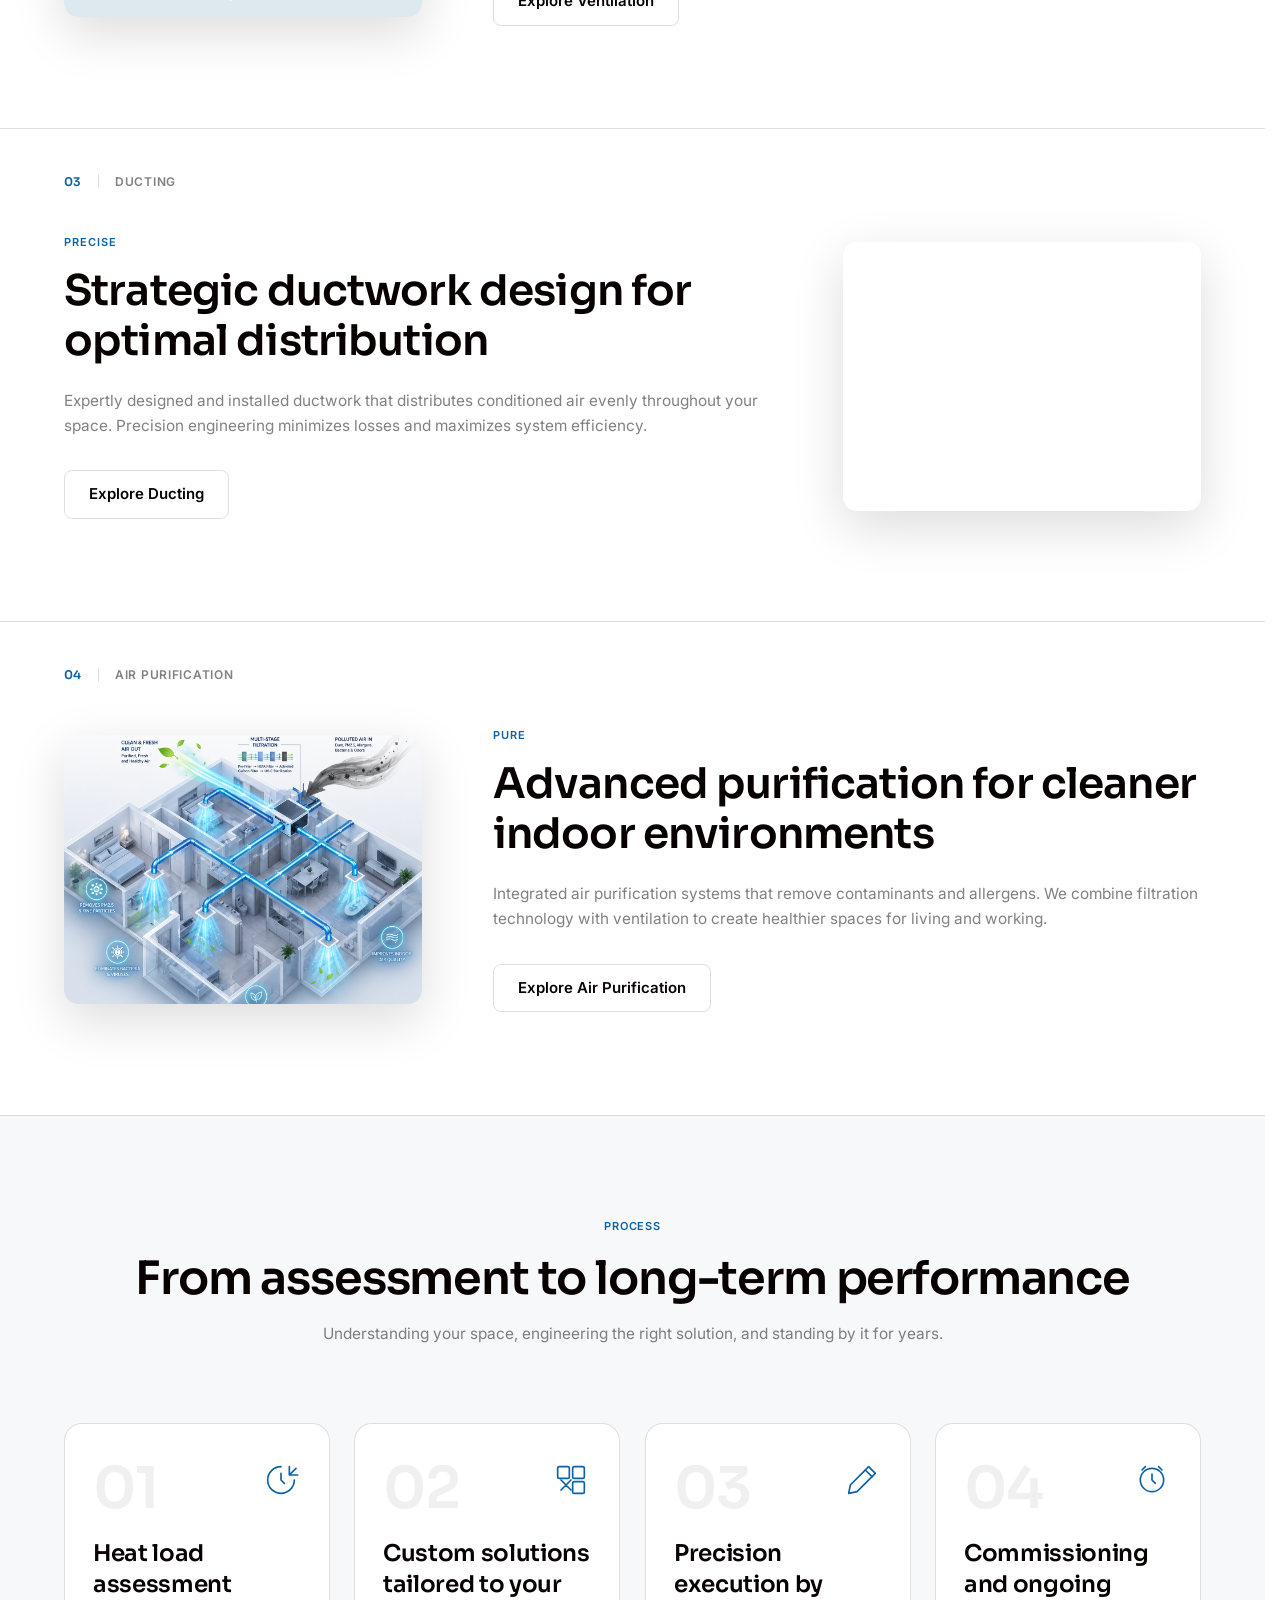
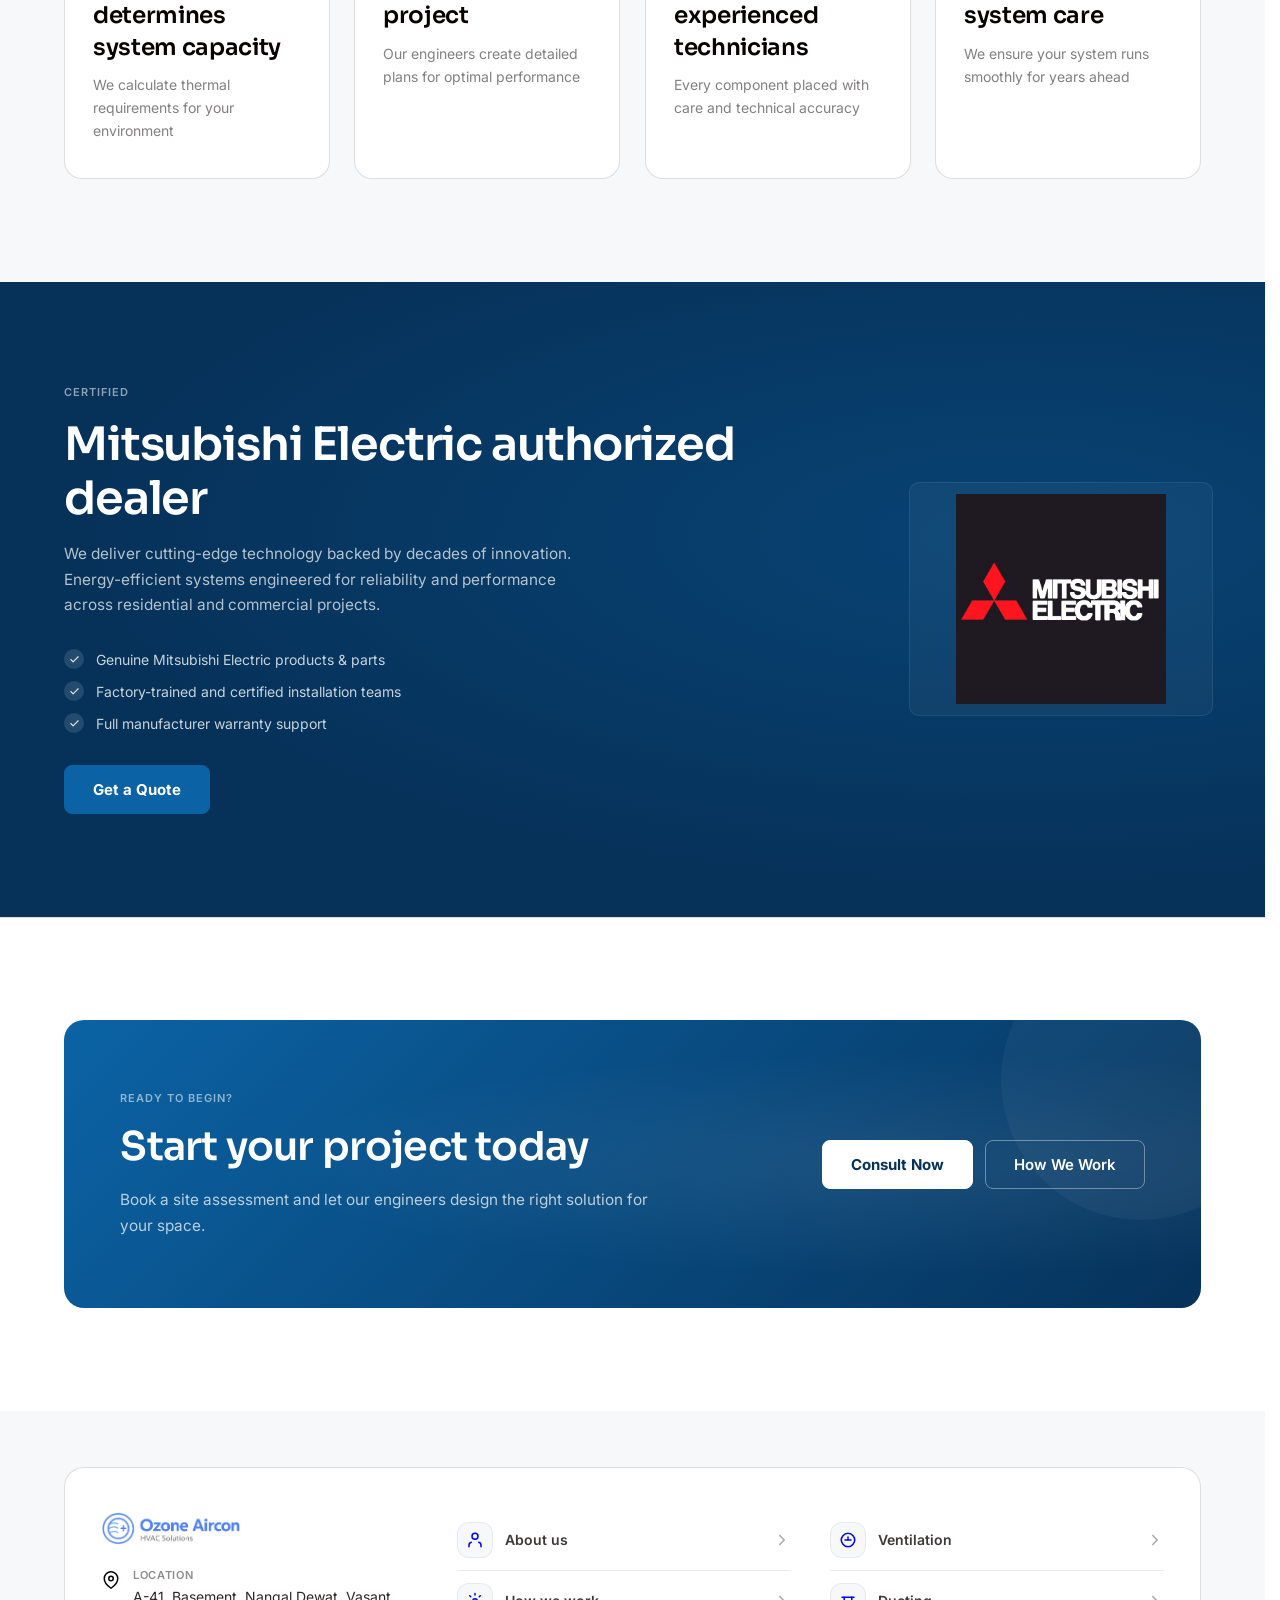
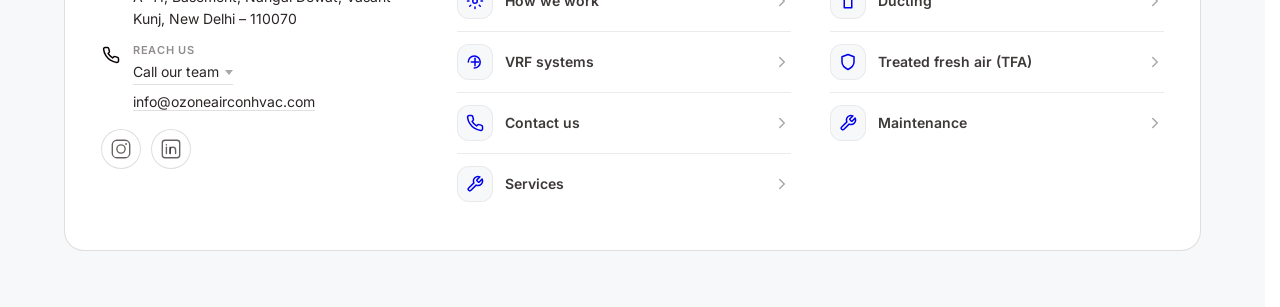
==== commit 32d775e9: "Remove Air purification from shared footer links. Keeps footer menus consistent across all pages aft" ====
--- a/index.html
+++ b/index.html
@@ -1601,21 +1601,6 @@
       </div>
 
       <div class="footer-links-col">
-        <a href="services.html" class="footer-link-row">
-          <span class="footer-link-left">
-            <span class="footer-link-icon" aria-hidden="true">
-              <svg viewBox="0 0 24 24" fill="none" xmlns="http://www.w3.org/2000/svg">
-                <path d="M4 14l4 4 12-12" stroke="currentColor" stroke-width="2" stroke-linecap="round" stroke-linejoin="round" />
-                <path d="M4 4h16v16H4z" stroke="currentColor" stroke-width="2" opacity="0.15" />
-              </svg>
-            </span>
-            <span class="footer-link-text">Air purification</span>
-          </span>
-          <svg class="footer-link-chevron" viewBox="0 0 24 24" fill="none" xmlns="http://www.w3.org/2000/svg" stroke="currentColor" stroke-width="2" stroke-linecap="round" stroke-linejoin="round" aria-hidden="true">
-            <path d="M9 18L15 12L9 6" />
-          </svg>
-        </a>
-
         <a href="ventilation.html" class="footer-link-row">
           <span class="footer-link-left">
             <span class="footer-link-icon" aria-hidden="true">
